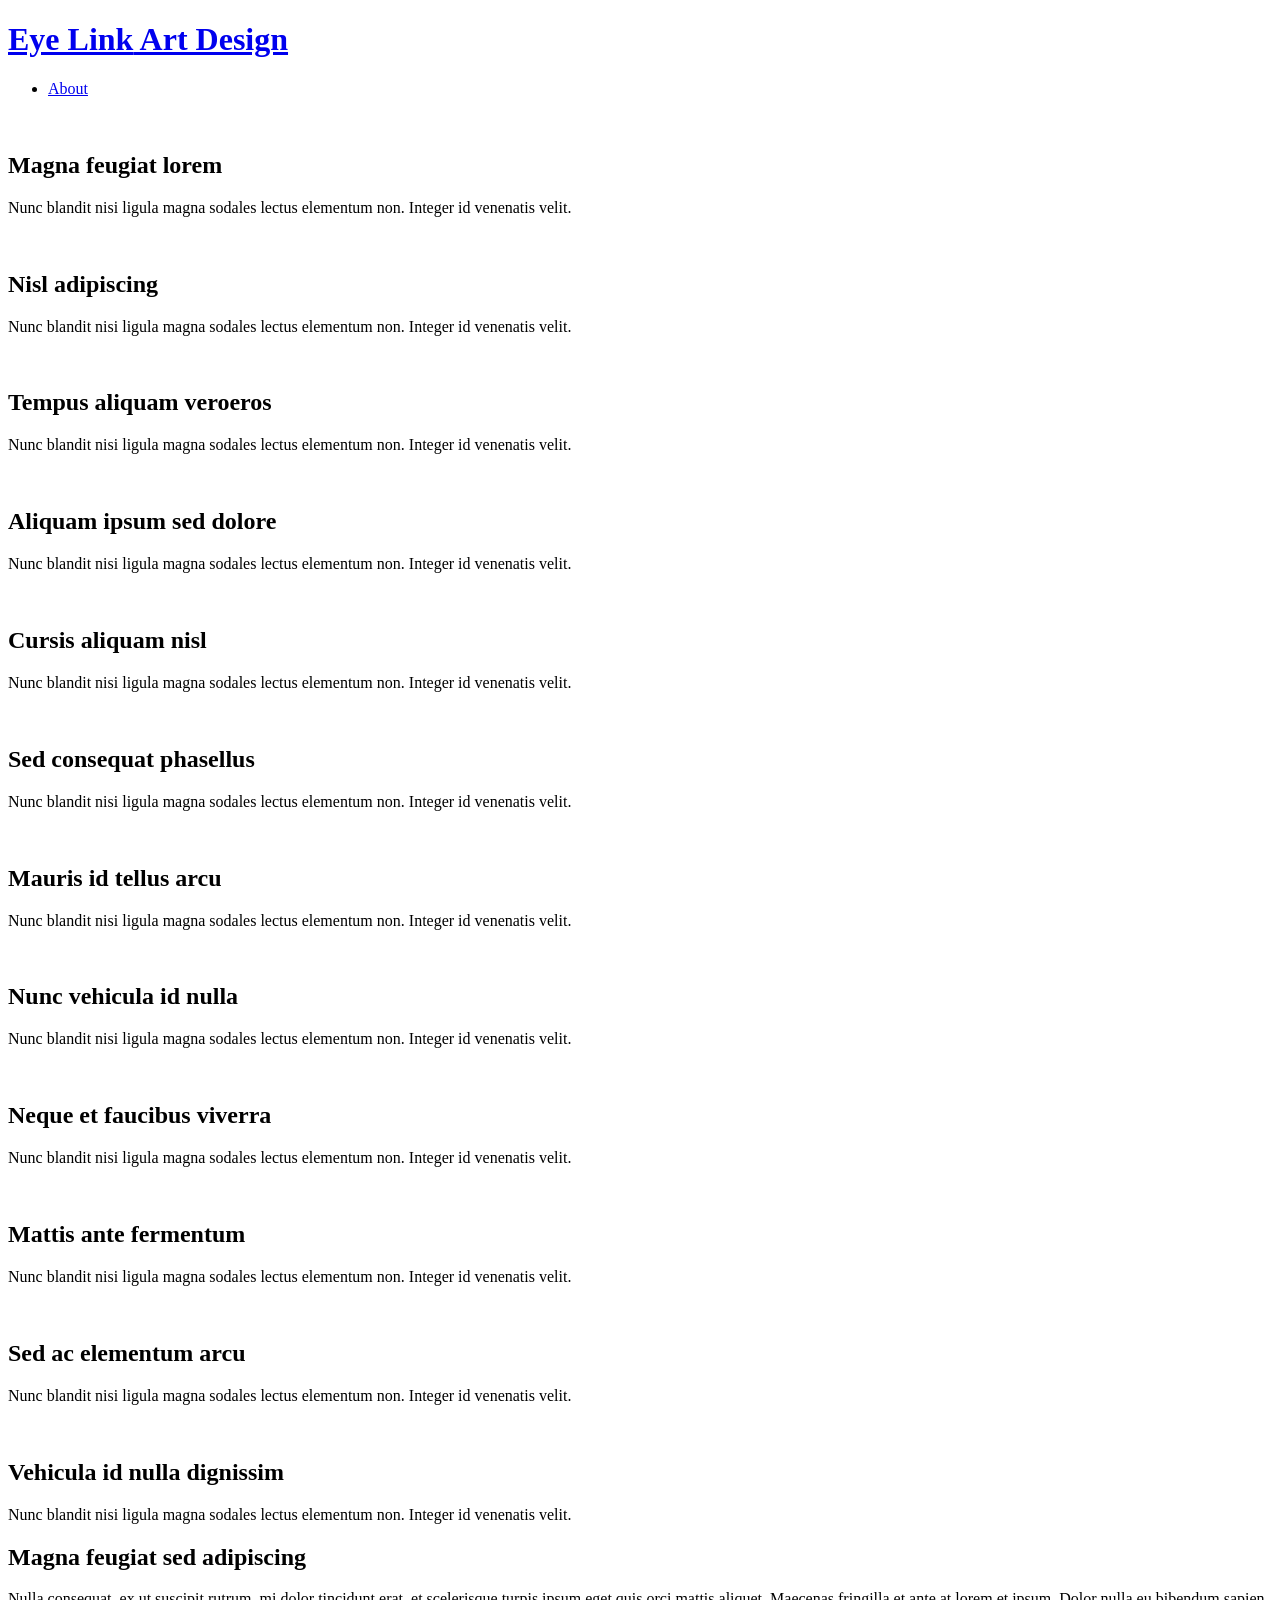
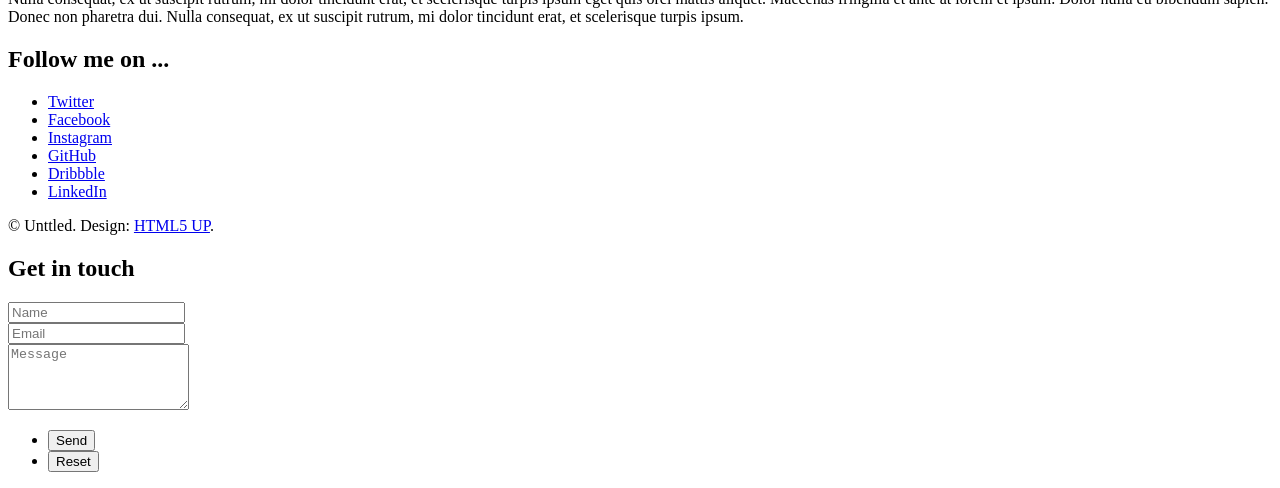
==== branding.html @ 2009f918 "Add files via upload" ====
<!DOCTYPE HTML>
<!--
	Multiverse by HTML5 UP
	html5up.net | @ajlkn
	Free for personal and commercial use under the CCA 3.0 license (html5up.net/license)
-->
<html>
	<head>
		<title>Brand & Graphic | Eye Link Art Design</title>
		<meta charset="utf-8" />
		<meta name="viewport" content="width=device-width, initial-scale=1, user-scalable=no" />
		<link rel="stylesheet" href="multiverse/css/main.css" />
		<noscript><link rel="stylesheet" href="multiverse/css/noscript.css" /></noscript>
	</head>
	<body class="is-preload">

		<!-- Wrapper -->
			<div id="wrapper">

				<!-- Header -->
					<header id="header">
						<h1><a href="index.html"><strong>Eye Link</strong> Art Design</a></h1>
						<nav>
							<ul>
								<li><a href="#footer" class="icon solid fa-info-circle">About</a></li>
							</ul>
						</nav>
					</header>

				<!-- Main -->
					<div id="main">
						<article class="thumb">
							<a href="multiverse/images/fulls/01.jpg" class="image"><img src="multiverse/images/thumbs/01.jpg" alt="" /></a>
							<h2>Magna feugiat lorem</h2>
							<p>Nunc blandit nisi ligula magna sodales lectus elementum non. Integer id venenatis velit.</p>
						</article>
						<article class="thumb">
							<a href="multiverse/images/fulls/02.jpg" class="image"><img src="multiverse/images/thumbs/02.jpg" alt="" /></a>
							<h2>Nisl adipiscing</h2>
							<p>Nunc blandit nisi ligula magna sodales lectus elementum non. Integer id venenatis velit.</p>
						</article>
						<article class="thumb">
							<a href="multiverse/images/fulls/03.jpg" class="image"><img src="multiverse/images/thumbs/03.jpg" alt="" /></a>
							<h2>Tempus aliquam veroeros</h2>
							<p>Nunc blandit nisi ligula magna sodales lectus elementum non. Integer id venenatis velit.</p>
						</article>
						<article class="thumb">
							<a href="multiverse/images/fulls/04.jpg" class="image"><img src="multiverse/images/thumbs/04.jpg" alt="" /></a>
							<h2>Aliquam ipsum sed dolore</h2>
							<p>Nunc blandit nisi ligula magna sodales lectus elementum non. Integer id venenatis velit.</p>
						</article>
						<article class="thumb">
							<a href="multiverse/images/fulls/05.jpg" class="image"><img src="multiverse/images/thumbs/05.jpg" alt="" /></a>
							<h2>Cursis aliquam nisl</h2>
							<p>Nunc blandit nisi ligula magna sodales lectus elementum non. Integer id venenatis velit.</p>
						</article>
						<article class="thumb">
							<a href="multiverse/images/fulls/06.jpg" class="image"><img src="multiverse/images/thumbs/06.jpg" alt="" /></a>
							<h2>Sed consequat phasellus</h2>
							<p>Nunc blandit nisi ligula magna sodales lectus elementum non. Integer id venenatis velit.</p>
						</article>
						<article class="thumb">
							<a href="multiverse/images/fulls/07.jpg" class="image"><img src="multiverse/images/thumbs/07.jpg" alt="" /></a>
							<h2>Mauris id tellus arcu</h2>
							<p>Nunc blandit nisi ligula magna sodales lectus elementum non. Integer id venenatis velit.</p>
						</article>
						<article class="thumb">
							<a href="multiverse/images/fulls/08.jpg" class="image"><img src="multiverse/images/thumbs/08.jpg" alt="" /></a>
							<h2>Nunc vehicula id nulla</h2>
							<p>Nunc blandit nisi ligula magna sodales lectus elementum non. Integer id venenatis velit.</p>
						</article>
						<article class="thumb">
							<a href="multiverse/images/fulls/09.jpg" class="image"><img src="multiverse/images/thumbs/09.jpg" alt="" /></a>
							<h2>Neque et faucibus viverra</h2>
							<p>Nunc blandit nisi ligula magna sodales lectus elementum non. Integer id venenatis velit.</p>
						</article>
						<article class="thumb">
							<a href="multiverse/images/fulls/10.jpg" class="image"><img src="multiverse/images/thumbs/10.jpg" alt="" /></a>
							<h2>Mattis ante fermentum</h2>
							<p>Nunc blandit nisi ligula magna sodales lectus elementum non. Integer id venenatis velit.</p>
						</article>
						<article class="thumb">
							<a href="multiverse/images/fulls/11.jpg" class="image"><img src="multiverse/images/thumbs/11.jpg" alt="" /></a>
							<h2>Sed ac elementum arcu</h2>
							<p>Nunc blandit nisi ligula magna sodales lectus elementum non. Integer id venenatis velit.</p>
						</article>
						<article class="thumb">
							<a href="multiverse/images/fulls/12.jpg" class="image"><img src="multiverse/images/thumbs/12.jpg" alt="" /></a>
							<h2>Vehicula id nulla dignissim</h2>
							<p>Nunc blandit nisi ligula magna sodales lectus elementum non. Integer id venenatis velit.</p>
						</article>
					</div>

				<!-- Footer -->
					<footer id="footer" class="panel">
						<div class="inner split">
							<div>
								<section>
									<h2>Magna feugiat sed adipiscing</h2>
									<p>Nulla consequat, ex ut suscipit rutrum, mi dolor tincidunt erat, et scelerisque turpis ipsum eget quis orci mattis aliquet. Maecenas fringilla et ante at lorem et ipsum. Dolor nulla eu bibendum sapien. Donec non pharetra dui. Nulla consequat, ex ut suscipit rutrum, mi dolor tincidunt erat, et scelerisque turpis ipsum.</p>
								</section>
								<section>
									<h2>Follow me on ...</h2>
									<ul class="icons">
										<li><a href="#" class="icon brands fa-twitter"><span class="label">Twitter</span></a></li>
										<li><a href="#" class="icon brands fa-facebook-f"><span class="label">Facebook</span></a></li>
										<li><a href="#" class="icon brands fa-instagram"><span class="label">Instagram</span></a></li>
										<li><a href="#" class="icon brands fa-github"><span class="label">GitHub</span></a></li>
										<li><a href="#" class="icon brands fa-dribbble"><span class="label">Dribbble</span></a></li>
										<li><a href="#" class="icon brands fa-linkedin-in"><span class="label">LinkedIn</span></a></li>
									</ul>
								</section>
								<p class="copyright">
									&copy; Unttled. Design: <a href="http://html5up.net">HTML5 UP</a>.
								</p>
							</div>
							<div>
								<section>
									<h2>Get in touch</h2>
									<form method="post" action="#">
										<div class="fields">
											<div class="field half">
												<input type="text" name="name" id="name" placeholder="Name" />
											</div>
											<div class="field half">
												<input type="text" name="email" id="email" placeholder="Email" />
											</div>
											<div class="field">
												<textarea name="message" id="message" rows="4" placeholder="Message"></textarea>
											</div>
										</div>
										<ul class="actions">
											<li><input type="submit" value="Send" class="primary" /></li>
											<li><input type="reset" value="Reset" /></li>
										</ul>
									</form>
								</section>
							</div>
						</div>
					</footer>

			</div>

		<!-- Scripts -->
			<script src="multiverse/js/jquery.min.js"></script>
			<script src="multiverse/js/jquery.poptrox.min.js"></script>
			<script src="multiverse/js/browser.min.js"></script>
			<script src="multiverse/js/breakpoints.min.js"></script>
			<script src="multiverse/js/util.js"></script>
			<script src="multiverse/js/main.js"></script>

	</body>
</html>
---- multiverse/css/main.css ----
@import url(fontawesome-all.min.css);
@import url("https://fonts.googleapis.com/css?family=Source+Sans+Pro:300,300italic,400,400italic");

/*
	Multiverse by HTML5 UP
	html5up.net | @ajlkn
	Free for personal and commercial use under the CCA 3.0 license (html5up.net/license)
*/

@-moz-keyframes spinner {
	0% {
		-moz-transform: rotate(0deg);
		-webkit-transform: rotate(0deg);
		-ms-transform: rotate(0deg);
		transform: rotate(0deg);
	}

	100% {
		-moz-transform: rotate(359deg);
		-webkit-transform: rotate(359deg);
		-ms-transform: rotate(359deg);
		transform: rotate(359deg);
	}
}

@-webkit-keyframes spinner {
	0% {
		-moz-transform: rotate(0deg);
		-webkit-transform: rotate(0deg);
		-ms-transform: rotate(0deg);
		transform: rotate(0deg);
	}

	100% {
		-moz-transform: rotate(359deg);
		-webkit-transform: rotate(359deg);
		-ms-transform: rotate(359deg);
		transform: rotate(359deg);
	}
}

@-ms-keyframes spinner {
	0% {
		-moz-transform: rotate(0deg);
		-webkit-transform: rotate(0deg);
		-ms-transform: rotate(0deg);
		transform: rotate(0deg);
	}

	100% {
		-moz-transform: rotate(359deg);
		-webkit-transform: rotate(359deg);
		-ms-transform: rotate(359deg);
		transform: rotate(359deg);
	}
}

@keyframes spinner {
	0% {
		-moz-transform: rotate(0deg);
		-webkit-transform: rotate(0deg);
		-ms-transform: rotate(0deg);
		transform: rotate(0deg);
	}

	100% {
		-moz-transform: rotate(359deg);
		-webkit-transform: rotate(359deg);
		-ms-transform: rotate(359deg);
		transform: rotate(359deg);
	}
}

html, body, div, span, applet, object,
iframe, h1, h2, h3, h4, h5, h6, p, blockquote,
pre, a, abbr, acronym, address, big, cite,
code, del, dfn, em, img, ins, kbd, q, s, samp,
small, strike, strong, sub, sup, tt, var, b,
u, i, center, dl, dt, dd, ol, ul, li, fieldset,
form, label, legend, table, caption, tbody,
tfoot, thead, tr, th, td, article, aside,
canvas, details, embed, figure, figcaption,
footer, header, hgroup, menu, nav, output, ruby,
section, summary, time, mark, audio, video {
	margin: 0;
	padding: 0;
	border: 0;
	font-size: 100%;
	font: inherit;
	vertical-align: baseline;}

article, aside, details, figcaption, figure,
footer, header, hgroup, menu, nav, section {
	display: block;}

body {
	line-height: 1;
}

ol, ul {
	list-style: none;
}

blockquote, q {
	quotes: none;
}

	blockquote:before, blockquote:after, q:before, q:after {
		content: '';
		content: none;
	}

table {
	border-collapse: collapse;
	border-spacing: 0;
}

body {
	-webkit-text-size-adjust: none;
}

mark {
	background-color: transparent;
	color: inherit;
}

input::-moz-focus-inner {
	border: 0;
	padding: 0;
}

input, select, textarea {
	-moz-appearance: none;
	-webkit-appearance: none;
	-ms-appearance: none;
	appearance: none;
}

/* Basic */

	@-ms-viewport {
		width: device-width;
	}

	body {
		-ms-overflow-style: scrollbar;
	}

	@media screen and (max-width: 480px) {

		html, body {
			min-width: 320px;
		}

	}

	html {
		box-sizing: border-box;
	}

	*, *:before, *:after {
		box-sizing: inherit;
	}

	body {
		background: #242629;
	}

		body.is-preload *, body.is-preload *:before, body.is-preload *:after {
			-moz-animation: none !important;
			-webkit-animation: none !important;
			-ms-animation: none !important;
			animation: none !important;
			-moz-transition: none !important;
			-webkit-transition: none !important;
			-ms-transition: none !important;
			transition: none !important;
		}

		body.is-resizing *, body.is-resizing *:before, body.is-resizing *:after {
			-moz-animation: none !important;
			-webkit-animation: none !important;
			-ms-animation: none !important;
			animation: none !important;
			-moz-transition: none !important;
			-webkit-transition: none !important;
			-ms-transition: none !important;
			transition: none !important;
		}

/* Type */

	body, input, select, textarea {
		color: #a0a0a1;
		font-family: "Source Sans Pro", Helvetica, sans-serif;
		font-size: 15pt;
		font-weight: 300;
		letter-spacing: 0.025em;
		line-height: 1.65;
	}

		@media screen and (max-width: 1680px) {

			body, input, select, textarea {
				font-size: 11pt;
			}

		}

	a {
		-moz-transition: color 0.2s ease-in-out, border-bottom-color 0.2s ease-in-out;
		-webkit-transition: color 0.2s ease-in-out, border-bottom-color 0.2s ease-in-out;
		-ms-transition: color 0.2s ease-in-out, border-bottom-color 0.2s ease-in-out;
		transition: color 0.2s ease-in-out, border-bottom-color 0.2s ease-in-out;
		border-bottom: dotted 1px;
		color: #34a58e;
		text-decoration: none;
	}

		a:hover {
			border-bottom-color: transparent;
			color: #34a58e !important;
		}

	strong, b {
		color: #ffffff;
		font-weight: 300;
	}

	em, i {
		font-style: italic;
	}

	p {
		margin: 0 0 2em 0;
	}

	h1, h2, h3, h4, h5, h6 {
		color: #ffffff;
		font-weight: 300;
		letter-spacing: 0.1em;
		line-height: 1.5;
		margin: 0 0 1em 0;
		text-transform: uppercase;
	}

		h1 a, h2 a, h3 a, h4 a, h5 a, h6 a {
			color: inherit;
			text-decoration: none;
		}

	h1 {
		font-size: 2em;
	}

	h2 {
		font-size: 1.25em;
	}

	h3 {
		font-size: 1.1em;
	}

	h4 {
		font-size: 1em;
	}

	h5 {
		font-size: 0.9em;
	}

	h6 {
		font-size: 0.7em;
	}

	@media screen and (max-width: 736px) {

		h2 {
			font-size: 1em;
		}

		h3 {
			font-size: 0.9em;
		}

		h4 {
			font-size: 0.8em;
		}

		h5 {
			font-size: 0.7em;
		}

		h6 {
			font-size: 0.7em;
		}

	}

	sub {
		font-size: 0.8em;
		position: relative;
		top: 0.5em;
	}

	sup {
		font-size: 0.8em;
		position: relative;
		top: -0.5em;
	}

	blockquote {
		border-left: 4px #36383c;
		font-style: italic;
		margin: 0 0 2em 0;
		padding: 0.5em 0 0.5em 2em;
	}

	code {
		background: #34363b;
		border: solid 1px #36383c;
		font-family: "Courier New", monospace;
		font-size: 0.9em;
		margin: 0 0.25em;
		padding: 0.25em 0.65em;
	}

	pre {
		-webkit-overflow-scrolling: touch;
		font-family: "Courier New", monospace;
		font-size: 0.9em;
		margin: 0 0 2em 0;
	}

		pre code {
			display: block;
			line-height: 1.75;
			padding: 1em 1.5em;
			overflow-x: auto;
		}

	hr {
		border: 0;
		border-bottom: solid 1px #36383c;
		margin: 2em 0;
	}

		hr.major {
			margin: 3em 0;
		}

	.align-left {
		text-align: left;
	}

	.align-center {
		text-align: center;
	}

	.align-right {
		text-align: right;
	}

/* Button */

	input[type="submit"],
	input[type="reset"],
	input[type="button"],
	button,
	.button {
		-moz-appearance: none;
		-webkit-appearance: none;
		-ms-appearance: none;
		appearance: none;
		-moz-transition: background-color 0.2s ease-in-out, box-shadow 0.2s ease-in-out, color 0.2s ease-in-out;
		-webkit-transition: background-color 0.2s ease-in-out, box-shadow 0.2s ease-in-out, color 0.2s ease-in-out;
		-ms-transition: background-color 0.2s ease-in-out, box-shadow 0.2s ease-in-out, color 0.2s ease-in-out;
		transition: background-color 0.2s ease-in-out, box-shadow 0.2s ease-in-out, color 0.2s ease-in-out;
		background-color: transparent;
		border: 0;
		border-radius: 0;
		box-shadow: inset 0 0 0 2px #36383c;
		color: #ffffff !important;
		cursor: pointer;
		display: inline-block;
		font-size: 0.9em;
		font-weight: 300;
		height: 3.05556em;
		letter-spacing: 0.1em;
		line-height: 3.05556em;
		padding: 0 2.5em;
		text-align: center;
		text-decoration: none;
		text-transform: uppercase;
		white-space: nowrap;
	}

		input[type="submit"]:hover,
		input[type="reset"]:hover,
		input[type="button"]:hover,
		button:hover,
		.button:hover {
			box-shadow: inset 0 0 0 2px #34a58e;
			color: #34a58e !important;
		}

			input[type="submit"]:hover:active,
			input[type="reset"]:hover:active,
			input[type="button"]:hover:active,
			button:hover:active,
			.button:hover:active {
				background-color: rgba(52, 165, 142, 0.15);
				color: #34a58e !important;
			}

		input[type="submit"].icon,
		input[type="reset"].icon,
		input[type="button"].icon,
		button.icon,
		.button.icon {
			padding-left: 1.35em;
		}

			input[type="submit"].icon:before,
			input[type="reset"].icon:before,
			input[type="button"].icon:before,
			button.icon:before,
			.button.icon:before {
				margin-right: 0.5em;
			}

		input[type="submit"].fit,
		input[type="reset"].fit,
		input[type="button"].fit,
		button.fit,
		.button.fit {
			width: 100%;
		}

		input[type="submit"].small,
		input[type="reset"].small,
		input[type="button"].small,
		button.small,
		.button.small {
			font-size: 0.8em;
		}

		input[type="submit"].large,
		input[type="reset"].large,
		input[type="button"].large,
		button.large,
		.button.large {
			font-size: 1.35em;
		}

		input[type="submit"].primary,
		input[type="reset"].primary,
		input[type="button"].primary,
		button.primary,
		.button.primary {
			background-color: #34a58e;
			box-shadow: none;
		}

			input[type="submit"].primary:hover,
			input[type="reset"].primary:hover,
			input[type="button"].primary:hover,
			button.primary:hover,
			.button.primary:hover {
				background-color: #47c5ab;
				color: #ffffff !important;
			}

				input[type="submit"].primary:hover:active,
				input[type="reset"].primary:hover:active,
				input[type="button"].primary:hover:active,
				button.primary:hover:active,
				.button.primary:hover:active {
					background-color: #287e6d;
				}

		input[type="submit"].disabled, input[type="submit"]:disabled,
		input[type="reset"].disabled,
		input[type="reset"]:disabled,
		input[type="button"].disabled,
		input[type="button"]:disabled,
		button.disabled,
		button:disabled,
		.button.disabled,
		.button:disabled {
			pointer-events: none;
			opacity: 0.35;
		}

/* Form */

	form {
		margin: 0 0 2em 0;
	}

		form > :last-child {
			margin-bottom: 0;
		}

		form > .fields {
			display: -moz-flex;
			display: -webkit-flex;
			display: -ms-flex;
			display: flex;
			-moz-flex-wrap: wrap;
			-webkit-flex-wrap: wrap;
			-ms-flex-wrap: wrap;
			flex-wrap: wrap;
			width: calc(100% + 3em);
			margin: -1.5em 0 2em -1.5em;
		}

			form > .fields > .field {
				-moz-flex-grow: 0;
				-webkit-flex-grow: 0;
				-ms-flex-grow: 0;
				flex-grow: 0;
				-moz-flex-shrink: 0;
				-webkit-flex-shrink: 0;
				-ms-flex-shrink: 0;
				flex-shrink: 0;
				padding: 1.5em 0 0 1.5em;
				width: calc(100% - 1.5em);
			}

				form > .fields > .field.half {
					width: calc(50% - 0.75em);
				}

				form > .fields > .field.third {
					width: calc(100%/3 - 0.5em);
				}

				form > .fields > .field.quarter {
					width: calc(25% - 0.375em);
				}

		@media screen and (max-width: 736px) {

			form > .fields {
				width: calc(100% + 3em);
				margin: -1.5em 0 2em -1.5em;
			}

				form > .fields > .field {
					padding: 1.5em 0 0 1.5em;
					width: calc(100% - 1.5em);
				}

					form > .fields > .field.half {
						width: calc(100% - 1.5em);
					}

					form > .fields > .field.third {
						width: calc(100% - 1.5em);
					}

					form > .fields > .field.quarter {
						width: calc(100% - 1.5em);
					}

		}

	label {
		color: #ffffff;
		display: block;
		font-size: 0.9em;
		font-weight: 300;
		margin: 0 0 1em 0;
	}

	input[type="text"],
	input[type="password"],
	input[type="email"],
	input[type="tel"],
	input[type="search"],
	input[type="url"],
	select,
	textarea {
		-moz-appearance: none;
		-webkit-appearance: none;
		-ms-appearance: none;
		appearance: none;
		background: #34363b;
		border: 0;
		border-radius: 0;
		color: #a0a0a1;
		display: block;
		outline: 0;
		padding: 0 1em;
		text-decoration: none;
		width: 100%;
	}

		input[type="text"]:invalid,
		input[type="password"]:invalid,
		input[type="email"]:invalid,
		input[type="tel"]:invalid,
		input[type="search"]:invalid,
		input[type="url"]:invalid,
		select:invalid,
		textarea:invalid {
			box-shadow: none;
		}

		input[type="text"]:focus,
		input[type="password"]:focus,
		input[type="email"]:focus,
		input[type="tel"]:focus,
		input[type="search"]:focus,
		input[type="url"]:focus,
		select:focus,
		textarea:focus {
			box-shadow: inset 0 0 0 2px #34a58e;
		}

	select {
		background-image: url("data:image/svg+xml;charset=utf8,%3Csvg xmlns='http://www.w3.org/2000/svg' width='40' height='40' preserveAspectRatio='none' viewBox='0 0 40 40'%3E%3Cpath d='M9.4,12.3l10.4,10.4l10.4-10.4c0.2-0.2,0.5-0.4,0.9-0.4c0.3,0,0.6,0.1,0.9,0.4l3.3,3.3c0.2,0.2,0.4,0.5,0.4,0.9 c0,0.4-0.1,0.6-0.4,0.9L20.7,31.9c-0.2,0.2-0.5,0.4-0.9,0.4c-0.3,0-0.6-0.1-0.9-0.4L4.3,17.3c-0.2-0.2-0.4-0.5-0.4-0.9 c0-0.4,0.1-0.6,0.4-0.9l3.3-3.3c0.2-0.2,0.5-0.4,0.9-0.4S9.1,12.1,9.4,12.3z' fill='%2336383c' /%3E%3C/svg%3E");
		background-size: 1.25rem;
		background-repeat: no-repeat;
		background-position: calc(100% - 1rem) center;
		height: 2.75em;
		padding-right: 2.75em;
		text-overflow: ellipsis;
	}

		select option {
			color: #ffffff;
			background: #242629;
		}

		select:focus::-ms-value {
			background-color: transparent;
		}

		select::-ms-expand {
			display: none;
		}

	input[type="text"],
	input[type="password"],
	input[type="email"],
	input[type="tel"],
	input[type="search"],
	input[type="url"],
	select {
		height: 2.75em;
	}

	textarea {
		padding: 0.75em 1em;
	}

	input[type="checkbox"],
	input[type="radio"] {
		-moz-appearance: none;
		-webkit-appearance: none;
		-ms-appearance: none;
		appearance: none;
		display: block;
		float: left;
		margin-right: -2em;
		opacity: 0;
		width: 1em;
		z-index: -1;
	}

		input[type="checkbox"] + label,
		input[type="radio"] + label {
			text-decoration: none;
			color: #a0a0a1;
			cursor: pointer;
			display: inline-block;
			font-size: 1em;
			font-weight: 300;
			padding-left: 2.4em;
			padding-right: 0.75em;
			position: relative;
		}

			input[type="checkbox"] + label:before,
			input[type="radio"] + label:before {
				-moz-osx-font-smoothing: grayscale;
				-webkit-font-smoothing: antialiased;
				display: inline-block;
				font-style: normal;
				font-variant: normal;
				text-rendering: auto;
				line-height: 1;
				text-transform: none !important;
				font-family: 'Font Awesome 5 Free';
				font-weight: 900;
			}

			input[type="checkbox"] + label:before,
			input[type="radio"] + label:before {
				background: #34363b;
				content: '';
				display: inline-block;
				font-size: 0.8em;
				height: 2.0625em;
				left: 0;
				line-height: 2.0625em;
				position: absolute;
				text-align: center;
				top: 0;
				width: 2.0625em;
			}

		input[type="checkbox"]:checked + label:before,
		input[type="radio"]:checked + label:before {
			background: #34a58e;
			border-color: #34a58e;
			color: #ffffff;
			content: '\f00c';
		}

		input[type="checkbox"]:focus + label:before,
		input[type="radio"]:focus + label:before {
			box-shadow: 0 0 0 2px #34a58e;
		}

	input[type="radio"] + label:before {
		border-radius: 100%;
	}

	::-webkit-input-placeholder {
		color: #707071 !important;
		opacity: 1.0;
	}

	:-moz-placeholder {
		color: #707071 !important;
		opacity: 1.0;
	}

	::-moz-placeholder {
		color: #707071 !important;
		opacity: 1.0;
	}

	:-ms-input-placeholder {
		color: #707071 !important;
		opacity: 1.0;
	}

/* Icon */

	.icon {
		text-decoration: none;
		border-bottom: none;
		position: relative;
	}

		.icon:before {
			-moz-osx-font-smoothing: grayscale;
			-webkit-font-smoothing: antialiased;
			display: inline-block;
			font-style: normal;
			font-variant: normal;
			text-rendering: auto;
			line-height: 1;
			text-transform: none !important;
			font-family: 'Font Awesome 5 Free';
			font-weight: 400;
		}

		.icon > .label {
			display: none;
		}

		.icon:before {
			line-height: inherit;
		}

		.icon.solid:before {
			font-weight: 900;
		}

		.icon.brands:before {
			font-family: 'Font Awesome 5 Brands';
		}

/* List */

	ol {
		list-style: decimal;
		margin: 0 0 2em 0;
		padding-left: 1.25em;
	}

		ol li {
			padding-left: 0.25em;
		}

	ul {
		list-style: disc;
		margin: 0 0 2em 0;
		padding-left: 1em;
	}

		ul li {
			padding-left: 0.5em;
		}

		ul.alt {
			list-style: none;
			padding-left: 0;
		}

			ul.alt li {
				border-top: solid 1px #36383c;
				padding: 0.5em 0;
			}

				ul.alt li:first-child {
					border-top: 0;
					padding-top: 0;
				}

	dl {
		margin: 0 0 2em 0;
	}

		dl dt {
			display: block;
			font-weight: 300;
			margin: 0 0 1em 0;
		}

		dl dd {
			margin-left: 2em;
		}

/* Actions */

	ul.actions {
		display: -moz-flex;
		display: -webkit-flex;
		display: -ms-flex;
		display: flex;
		cursor: default;
		list-style: none;
		margin-left: -1em;
		padding-left: 0;
	}

		ul.actions li {
			padding: 0 0 0 1em;
			vertical-align: middle;
		}

		ul.actions.special {
			-moz-justify-content: center;
			-webkit-justify-content: center;
			-ms-justify-content: center;
			justify-content: center;
			width: 100%;
			margin-left: 0;
		}

			ul.actions.special li:first-child {
				padding-left: 0;
			}

		ul.actions.stacked {
			-moz-flex-direction: column;
			-webkit-flex-direction: column;
			-ms-flex-direction: column;
			flex-direction: column;
			margin-left: 0;
		}

			ul.actions.stacked li {
				padding: 1.3em 0 0 0;
			}

				ul.actions.stacked li:first-child {
					padding-top: 0;
				}

		ul.actions.fit {
			width: calc(100% + 1em);
		}

			ul.actions.fit li {
				-moz-flex-grow: 1;
				-webkit-flex-grow: 1;
				-ms-flex-grow: 1;
				flex-grow: 1;
				-moz-flex-shrink: 1;
				-webkit-flex-shrink: 1;
				-ms-flex-shrink: 1;
				flex-shrink: 1;
				width: 100%;
			}

				ul.actions.fit li > * {
					width: 100%;
				}

			ul.actions.fit.stacked {
				width: 100%;
			}

		@media screen and (max-width: 480px) {

			ul.actions:not(.fixed) {
				-moz-flex-direction: column;
				-webkit-flex-direction: column;
				-ms-flex-direction: column;
				flex-direction: column;
				margin-left: 0;
				width: 100% !important;
			}

				ul.actions:not(.fixed) li {
					-moz-flex-grow: 1;
					-webkit-flex-grow: 1;
					-ms-flex-grow: 1;
					flex-grow: 1;
					-moz-flex-shrink: 1;
					-webkit-flex-shrink: 1;
					-ms-flex-shrink: 1;
					flex-shrink: 1;
					padding: 1em 0 0 0;
					text-align: center;
					width: 100%;
				}

					ul.actions:not(.fixed) li > * {
						width: 100%;
					}

					ul.actions:not(.fixed) li:first-child {
						padding-top: 0;
					}

					ul.actions:not(.fixed) li input[type="submit"],
					ul.actions:not(.fixed) li input[type="reset"],
					ul.actions:not(.fixed) li input[type="button"],
					ul.actions:not(.fixed) li button,
					ul.actions:not(.fixed) li .button {
						width: 100%;
					}

						ul.actions:not(.fixed) li input[type="submit"].icon:before,
						ul.actions:not(.fixed) li input[type="reset"].icon:before,
						ul.actions:not(.fixed) li input[type="button"].icon:before,
						ul.actions:not(.fixed) li button.icon:before,
						ul.actions:not(.fixed) li .button.icon:before {
							margin-left: -0.5rem;
						}

		}

/* Icons */

	ul.icons {
		cursor: default;
		list-style: none;
		padding-left: 0;
	}

		ul.icons li {
			display: inline-block;
			padding: 0 1em 0 0;
		}

			ul.icons li:last-child {
				padding-right: 0;
			}

			ul.icons li .icon {
				color: #505051;
			}

				ul.icons li .icon:before {
					font-size: 1.5em;
				}

/* Table */

	.table-wrapper {
		-webkit-overflow-scrolling: touch;
		overflow-x: auto;
	}

	table {
		margin: 0 0 2em 0;
		width: 100%;
	}

		table tbody tr {
			border: solid 1px #36383c;
			border-left: 0;
			border-right: 0;
		}

			table tbody tr:nth-child(2n + 1) {
				background-color: #34363b;
			}

		table td {
			padding: 0.75em 0.75em;
		}

		table th {
			color: #ffffff;
			font-size: 0.9em;
			font-weight: 300;
			padding: 0 0.75em 0.75em 0.75em;
			text-align: left;
		}

		table thead {
			border-bottom: solid 2px #36383c;
		}

		table tfoot {
			border-top: solid 2px #36383c;
		}

		table.alt {
			border-collapse: separate;
		}

			table.alt tbody tr td {
				border: solid 1px #36383c;
				border-left-width: 0;
				border-top-width: 0;
			}

				table.alt tbody tr td:first-child {
					border-left-width: 1px;
				}

			table.alt tbody tr:first-child td {
				border-top-width: 1px;
			}

			table.alt thead {
				border-bottom: 0;
			}

			table.alt tfoot {
				border-top: 0;
			}

/* Panel */

	.panel {
		padding: 4em 4em 2em 4em ;
		-moz-transform: translateY(100vh);
		-webkit-transform: translateY(100vh);
		-ms-transform: translateY(100vh);
		transform: translateY(100vh);
		-moz-transition: -moz-transform 0.5s ease;
		-webkit-transition: -webkit-transform 0.5s ease;
		-ms-transition: -ms-transform 0.5s ease;
		transition: transform 0.5s ease;
		-webkit-overflow-scrolling: touch;
		background: rgba(36, 38, 41, 0.975);
		bottom: 4em;
		left: 0;
		max-height: calc(80vh - 4em);
		overflow-y: auto;
		position: fixed;
		width: 100%;
		z-index: 10001;
	}

		.panel.active {
			-moz-transform: translateY(1px);
			-webkit-transform: translateY(1px);
			-ms-transform: translateY(1px);
			transform: translateY(1px);
		}

		.panel > .inner {
			margin: 0 auto;
			max-width: 100%;
			width: 75em;
		}

			.panel > .inner.split {
				display: -moz-flex;
				display: -webkit-flex;
				display: -ms-flex;
				display: flex;
			}

				.panel > .inner.split > div {
					margin-left: 4em;
					width: 50%;
				}

				.panel > .inner.split > :first-child {
					margin-left: 0;
				}

		.panel > .closer {
			-moz-transition: opacity 0.2s ease-in-out;
			-webkit-transition: opacity 0.2s ease-in-out;
			-ms-transition: opacity 0.2s ease-in-out;
			transition: opacity 0.2s ease-in-out;
			background-image: url("images/close.svg");
			background-position: center;
			background-repeat: no-repeat;
			background-size: 3em;
			cursor: pointer;
			height: 5em;
			opacity: 0.25;
			position: absolute;
			right: 0;
			top: 0;
			width: 5em;
			z-index: 2;
		}

			.panel > .closer:hover {
				opacity: 1.0;
			}

		@media screen and (max-width: 1280px) {

			.panel {
				padding: 3em 3em 1em 3em ;
			}

				.panel > .inner.split > div {
					margin-left: 3em;
				}

				.panel > .closer {
					background-size: 2.5em;
					background-position: 75% 25%;
				}

		}

		@media screen and (max-width: 980px) {

			.panel > .inner.split {
				-moz-flex-direction: column;
				-webkit-flex-direction: column;
				-ms-flex-direction: column;
				flex-direction: column;
			}

				.panel > .inner.split > div {
					margin-left: 0;
					width: 100%;
				}

		}

		@media screen and (max-width: 736px) {

			.panel {
				-moz-transform: translateY(-100vh);
				-webkit-transform: translateY(-100vh);
				-ms-transform: translateY(-100vh);
				transform: translateY(-100vh);
				padding: 4em 2em 2em 2em ;
				bottom: auto;
				top: calc(4em - 1px);
			}

				.panel.active {
					-moz-transform: translateY(0);
					-webkit-transform: translateY(0);
					-ms-transform: translateY(0);
					transform: translateY(0);
				}

		}

/* Poptrox Popup */

	.poptrox-overlay {
		-webkit-tap-highlight-color: rgba(255, 255, 255, 0);
	}

	.poptrox-popup {
		background: rgba(31, 34, 36, 0.925);
		box-shadow: 0 1em 3em 0.5em rgba(0, 0, 0, 0.25);
		cursor: default;
	}

		.poptrox-popup:before {
			-moz-transition: opacity 0.2s ease-in-out;
			-webkit-transition: opacity 0.2s ease-in-out;
			-ms-transition: opacity 0.2s ease-in-out;
			transition: opacity 0.2s ease-in-out;
			background-image: -moz-linear-gradient(to left, rgba(31,34,36,0.35), rgba(31,34,36,0) 10em, rgba(31,34,36,0)), -moz-linear-gradient(to right, rgba(31,34,36,0.35), rgba(31,34,36,0) 10em, rgba(31,34,36,0));
			background-image: -webkit-linear-gradient(to left, rgba(31,34,36,0.35), rgba(31,34,36,0) 10em, rgba(31,34,36,0)), -webkit-linear-gradient(to right, rgba(31,34,36,0.35), rgba(31,34,36,0) 10em, rgba(31,34,36,0));
			background-image: -ms-linear-gradient(to left, rgba(31,34,36,0.35), rgba(31,34,36,0) 10em, rgba(31,34,36,0)), -ms-linear-gradient(to right, rgba(31,34,36,0.35), rgba(31,34,36,0) 10em, rgba(31,34,36,0));
			background-image: linear-gradient(to left, rgba(31,34,36,0.35), rgba(31,34,36,0) 10em, rgba(31,34,36,0)), linear-gradient(to right, rgba(31,34,36,0.35), rgba(31,34,36,0) 10em, rgba(31,34,36,0));
			content: '';
			display: block;
			height: 100%;
			left: 0;
			position: absolute;
			top: 0;
			width: 100%;
			z-index: 1;
			opacity: 1;
		}

		.poptrox-popup .closer {
			-moz-transition: opacity 0.2s ease-in-out;
			-webkit-transition: opacity 0.2s ease-in-out;
			-ms-transition: opacity 0.2s ease-in-out;
			transition: opacity 0.2s ease-in-out;
			background-image: url("images/close.svg");
			background-position: center;
			background-repeat: no-repeat;
			background-size: 3em;
			height: 5em;
			opacity: 0;
			position: absolute;
			right: 0;
			top: 0;
			width: 5em;
			z-index: 2;
		}

		.poptrox-popup .nav-previous,
		.poptrox-popup .nav-next {
			-moz-transition: opacity 0.2s ease-in-out;
			-webkit-transition: opacity 0.2s ease-in-out;
			-ms-transition: opacity 0.2s ease-in-out;
			transition: opacity 0.2s ease-in-out;
			background-image: url("images/arrow.svg");
			background-position: center;
			background-repeat: no-repeat;
			background-size: 5em;
			cursor: pointer;
			height: 8em;
			margin-top: -4em;
			opacity: 0;
			position: absolute;
			top: 50%;
			width: 6em;
			z-index: 2;
		}

		.poptrox-popup .nav-previous {
			-moz-transform: scaleX(-1);
			-webkit-transform: scaleX(-1);
			-ms-transform: scaleX(-1);
			transform: scaleX(-1);
			left: 0;
		}

		.poptrox-popup .nav-next {
			right: 0;
		}

		.poptrox-popup .caption {
			padding: 2em 2em 0.1em 2em ;
			background-image: -moz-linear-gradient(to top, rgba(16,16,16,0.45) 25%, rgba(16,16,16,0) 100%);
			background-image: -webkit-linear-gradient(to top, rgba(16,16,16,0.45) 25%, rgba(16,16,16,0) 100%);
			background-image: -ms-linear-gradient(to top, rgba(16,16,16,0.45) 25%, rgba(16,16,16,0) 100%);
			background-image: linear-gradient(to top, rgba(16,16,16,0.45) 25%, rgba(16,16,16,0) 100%);
			bottom: 0;
			cursor: default;
			left: 0;
			position: absolute;
			text-align: left;
			width: 100%;
			z-index: 2;
		}

			.poptrox-popup .caption h2, .poptrox-popup .caption h3, .poptrox-popup .caption h4, .poptrox-popup .caption h5, .poptrox-popup .caption h6 {
				margin: 0 0 0.5em 0;
			}

			.poptrox-popup .caption p {
				color: #ffffff;
			}

		.poptrox-popup .loader {
			-moz-animation: spinner 1s infinite linear !important;
			-webkit-animation: spinner 1s infinite linear !important;
			-ms-animation: spinner 1s infinite linear !important;
			animation: spinner 1s infinite linear !important;
			background-image: url("images/spinner.svg");
			background-position: center;
			background-repeat: no-repeat;
			background-size: contain;
			display: block;
			font-size: 2em;
			height: 2em;
			left: 50%;
			line-height: 2em;
			margin: -1em 0 0 -1em;
			opacity: 0.25;
			position: absolute;
			text-align: center;
			top: 50%;
			width: 2em;
		}

		.poptrox-popup:hover .closer,
		.poptrox-popup:hover .nav-previous,
		.poptrox-popup:hover .nav-next {
			opacity: 0.5;
		}

			.poptrox-popup:hover .closer:hover,
			.poptrox-popup:hover .nav-previous:hover,
			.poptrox-popup:hover .nav-next:hover {
				opacity: 1.0;
			}

		.poptrox-popup.loading:before {
			opacity: 0;
		}

		body.touch .poptrox-popup .closer,
		body.touch .poptrox-popup .nav-previous,
		body.touch .poptrox-popup .nav-next {
			opacity: 1.0 !important;
		}

		@media screen and (max-width: 980px) {

			.poptrox-popup .closer {
				background-size: 3em;
			}

			.poptrox-popup .nav-previous,
			.poptrox-popup .nav-next {
				background-size: 4em;
			}

		}

		@media screen and (max-width: 736px) {

			.poptrox-popup:before {
				display: none;
			}

			.poptrox-popup .caption {
				display: none !important;
			}

			.poptrox-popup .closer,
			.poptrox-popup .nav-previous,
			.poptrox-popup .nav-next {
				display: none !important;
			}

		}

/* Wrapper */

	#wrapper {
		-moz-transition: -moz-filter 0.5s ease, -webkit-filter 0.5s ease, -ms-filter 0.5s ease, -moz-filter 0.5s ease;
		-webkit-transition: -moz-filter 0.5s ease, -webkit-filter 0.5s ease, -ms-filter 0.5s ease, -webkit-filter 0.5s ease;
		-ms-transition: -moz-filter 0.5s ease, -webkit-filter 0.5s ease, -ms-filter 0.5s ease, -ms-filter 0.5s ease;
		transition: -moz-filter 0.5s ease, -webkit-filter 0.5s ease, -ms-filter 0.5s ease, filter 0.5s ease;
		position: relative;
	}

		#wrapper:after {
			pointer-events: none;
			-moz-transition: opacity 0.5s ease, visibility 0.5s;
			-webkit-transition: opacity 0.5s ease, visibility 0.5s;
			-ms-transition: opacity 0.5s ease, visibility 0.5s;
			transition: opacity 0.5s ease, visibility 0.5s;
			background: rgba(36, 38, 41, 0.5);
			content: '';
			display: block;
			height: 100%;
			left: 0;
			opacity: 0;
			position: absolute;
			top: 0;
			visibility: hidden;
			width: 100%;
			z-index: 1;
		}

			body.ie #wrapper:after {
				background: rgba(36, 38, 41, 0.8);
			}

		body.modal-active #wrapper {
			-moz-filter: blur(8px);
			-webkit-filter: blur(8px);
			-ms-filter: blur(8px);
			filter: blur(8px);
		}

			body.modal-active #wrapper:after {
				pointer-events: auto;
				opacity: 1;
				visibility: visible;
				z-index: 10003;
			}

		#wrapper:before {
			-moz-animation: spinner 1s infinite linear !important;
			-webkit-animation: spinner 1s infinite linear !important;
			-ms-animation: spinner 1s infinite linear !important;
			animation: spinner 1s infinite linear !important;
			pointer-events: none;
			-moz-transition: top 0.75s ease-in-out, opacity 0.35s ease-out, visibility 0.35s;
			-webkit-transition: top 0.75s ease-in-out, opacity 0.35s ease-out, visibility 0.35s;
			-ms-transition: top 0.75s ease-in-out, opacity 0.35s ease-out, visibility 0.35s;
			transition: top 0.75s ease-in-out, opacity 0.35s ease-out, visibility 0.35s;
			background-image: url("images/spinner.svg");
			background-position: center;
			background-repeat: no-repeat;
			background-size: contain;
			content: '';
			display: block;
			font-size: 2em;
			height: 2em;
			left: 50%;
			line-height: 2em;
			margin: -1em 0 0 -1em;
			opacity: 0;
			position: fixed;
			text-align: center;
			top: 75%;
			visibility: hidden;
			width: 2em;
		}

		body.is-preload #wrapper:before {
			-moz-transition: opacity 1s ease-out !important;
			-webkit-transition: opacity 1s ease-out !important;
			-ms-transition: opacity 1s ease-out !important;
			transition: opacity 1s ease-out !important;
			-moz-transition-delay: 0.5s !important;
			-webkit-transition-delay: 0.5s !important;
			-ms-transition-delay: 0.5s !important;
			transition-delay: 0.5s !important;
			opacity: 0.25;
			top: 50%;
			visibility: visible;
		}

/* Header */

	body {
		padding: 0 0 4em 0;
	}

	#header {
		-moz-transform: translateY(0);
		-webkit-transform: translateY(0);
		-ms-transform: translateY(0);
		transform: translateY(0);
		-moz-transition: -moz-transform 1s ease;
		-webkit-transition: -webkit-transform 1s ease;
		-ms-transition: -ms-transform 1s ease;
		transition: transform 1s ease;
		-moz-user-select: none;
		-ms-user-select: none;
		-webkit-user-select: none;
		background: #1f2224;
		bottom: -1em;
		height: 5em;
		left: 0;
		line-height: 4em;
		padding: 0 1.5em;
		position: fixed;
		user-select: none;
		width: 100%;
		z-index: 10002;
	}

		body.is-preload #header {
			-moz-transform: translateY(4em);
			-webkit-transform: translateY(4em);
			-ms-transform: translateY(4em);
			transform: translateY(4em);
		}

		#header h1 {
			color: #a0a0a1;
			display: inline-block;
			font-size: 1em;
			line-height: 1;
			margin: 0;
			vertical-align: middle;
		}

			#header h1 a {
				border: 0;
				color: inherit;
			}

				#header h1 a:hover {
					color: inherit !important;
				}

		#header nav {
			position: absolute;
			right: 0;
			top: 0;
		}

			#header nav > ul {
				list-style: none;
				margin: 0;
				padding: 0;
			}

				#header nav > ul > li {
					display: inline-block;
					padding: 0;
				}

					#header nav > ul > li a {
						-moz-transition: background-color 0.5s ease;
						-webkit-transition: background-color 0.5s ease;
						-ms-transition: background-color 0.5s ease;
						transition: background-color 0.5s ease;
						border: 0;
						color: #ffffff;
						display: inline-block;
						letter-spacing: 0.1em;
						padding: 0 1.65em;
						text-transform: uppercase;
					}

						#header nav > ul > li a.icon:before {
							color: #505051;
							float: right;
							margin-left: 0.75em;
						}

						#header nav > ul > li a:hover {
							color: #ffffff !important;
						}

						#header nav > ul > li a.active {
							background-color: #242629;
						}

	@media screen and (max-width: 736px) {

		body {
			padding: 4em 0 0 0;
		}

		#header {
			-moz-transform: translateY(0);
			-webkit-transform: translateY(0);
			-ms-transform: translateY(0);
			transform: translateY(0);
			bottom: auto;
			height: 4em;
			padding: 0 1em;
			top: 0;
		}

			body.is-preload #header {
				-moz-transform: translateY(-3.4em);
				-webkit-transform: translateY(-3.4em);
				-ms-transform: translateY(-3.4em);
				transform: translateY(-3.4em);
			}

			#header h1 {
				font-size: 0.9em;
			}

			#header nav > ul > li a {
				font-size: 0.9em;
				padding: 0 1.15em;
			}

	}

/* Main */

	#main {
		-moz-transition: -moz-filter 0.5s ease, -webkit-filter 0.5s ease, -ms-filter 0.5s ease, -moz-filter 0.5s ease;
		-webkit-transition: -moz-filter 0.5s ease, -webkit-filter 0.5s ease, -ms-filter 0.5s ease, -webkit-filter 0.5s ease;
		-ms-transition: -moz-filter 0.5s ease, -webkit-filter 0.5s ease, -ms-filter 0.5s ease, -ms-filter 0.5s ease;
		transition: -moz-filter 0.5s ease, -webkit-filter 0.5s ease, -ms-filter 0.5s ease, filter 0.5s ease;
		display: -moz-flex;
		display: -webkit-flex;
		display: -ms-flex;
		display: flex;
		-moz-flex-wrap: wrap;
		-webkit-flex-wrap: wrap;
		-ms-flex-wrap: wrap;
		flex-wrap: wrap;
		-webkit-tap-highlight-color: rgba(255, 255, 255, 0);
	}

		#main .thumb {
			-moz-transition: opacity 1.25s ease-in-out;
			-webkit-transition: opacity 1.25s ease-in-out;
			-ms-transition: opacity 1.25s ease-in-out;
			transition: opacity 1.25s ease-in-out;
			pointer-events: auto;
			-webkit-tap-highlight-color: rgba(255, 255, 255, 0);
			opacity: 1;
			overflow: hidden;
			position: relative;
		}

			#main .thumb:after {
				background-image: -moz-linear-gradient(to top, rgba(10,17,25,0.35) 5%, rgba(10,17,25,0) 35%);
				background-image: -webkit-linear-gradient(to top, rgba(10,17,25,0.35) 5%, rgba(10,17,25,0) 35%);
				background-image: -ms-linear-gradient(to top, rgba(10,17,25,0.35) 5%, rgba(10,17,25,0) 35%);
				background-image: linear-gradient(to top, rgba(10,17,25,0.35) 5%, rgba(10,17,25,0) 35%);
				pointer-events: none;
				background-size: cover;
				content: '';
				display: block;
				height: 100%;
				left: 0;
				position: absolute;
				top: 0;
				width: 100%;
			}

			#main .thumb > .image {
				-webkit-tap-highlight-color: rgba(255, 255, 255, 0);
				background-position: center;
				background-repeat: no-repeat;
				background-size: cover;
				border: 0;
				height: 100%;
				left: 0;
				position: absolute;
				top: 0;
				width: 100%;
			}

			#main .thumb > h2 {
				pointer-events: none;
				bottom: 1.875em;
				font-size: 0.8em;
				left: 2.1875em;
				margin: 0;
				position: absolute;
				z-index: 1;
			}

			#main .thumb > p {
				display: none;
			}

		#main:after {
			pointer-events: none;
			-moz-transition: opacity 0.5s ease, visibility 0.5s;
			-webkit-transition: opacity 0.5s ease, visibility 0.5s;
			-ms-transition: opacity 0.5s ease, visibility 0.5s;
			transition: opacity 0.5s ease, visibility 0.5s;
			background: rgba(36, 38, 41, 0.25);
			content: '';
			display: block;
			height: 100%;
			left: 0;
			opacity: 0;
			position: absolute;
			top: 0;
			visibility: hidden;
			width: 100%;
			z-index: 1;
		}

			body.ie #main:after {
				background: rgba(36, 38, 41, 0.55);
			}

		body.content-active #main {
			-moz-filter: blur(6px);
			-webkit-filter: blur(6px);
			-ms-filter: blur(6px);
			filter: blur(6px);
		}

			body.content-active #main:after {
				pointer-events: auto;
				opacity: 1;
				visibility: visible;
			}

		body.is-preload #main .thumb {
			pointer-events: none;
			opacity: 0;
		}

		#main .thumb {
			-moz-transition-delay: 2.525s;
			-webkit-transition-delay: 2.525s;
			-ms-transition-delay: 2.525s;
			transition-delay: 2.525s;
			height: calc(40vh - 2em);
			min-height: 20em;
			width: 25%;
		}

			#main .thumb:nth-child(1) {
				-moz-transition-delay: 0.65s;
				-webkit-transition-delay: 0.65s;
				-ms-transition-delay: 0.65s;
				transition-delay: 0.65s;
			}

			#main .thumb:nth-child(2) {
				-moz-transition-delay: 0.8s;
				-webkit-transition-delay: 0.8s;
				-ms-transition-delay: 0.8s;
				transition-delay: 0.8s;
			}

			#main .thumb:nth-child(3) {
				-moz-transition-delay: 0.95s;
				-webkit-transition-delay: 0.95s;
				-ms-transition-delay: 0.95s;
				transition-delay: 0.95s;
			}

			#main .thumb:nth-child(4) {
				-moz-transition-delay: 1.1s;
				-webkit-transition-delay: 1.1s;
				-ms-transition-delay: 1.1s;
				transition-delay: 1.1s;
			}

			#main .thumb:nth-child(5) {
				-moz-transition-delay: 1.25s;
				-webkit-transition-delay: 1.25s;
				-ms-transition-delay: 1.25s;
				transition-delay: 1.25s;
			}

			#main .thumb:nth-child(6) {
				-moz-transition-delay: 1.4s;
				-webkit-transition-delay: 1.4s;
				-ms-transition-delay: 1.4s;
				transition-delay: 1.4s;
			}

			#main .thumb:nth-child(7) {
				-moz-transition-delay: 1.55s;
				-webkit-transition-delay: 1.55s;
				-ms-transition-delay: 1.55s;
				transition-delay: 1.55s;
			}

			#main .thumb:nth-child(8) {
				-moz-transition-delay: 1.7s;
				-webkit-transition-delay: 1.7s;
				-ms-transition-delay: 1.7s;
				transition-delay: 1.7s;
			}

			#main .thumb:nth-child(9) {
				-moz-transition-delay: 1.85s;
				-webkit-transition-delay: 1.85s;
				-ms-transition-delay: 1.85s;
				transition-delay: 1.85s;
			}

			#main .thumb:nth-child(10) {
				-moz-transition-delay: 2s;
				-webkit-transition-delay: 2s;
				-ms-transition-delay: 2s;
				transition-delay: 2s;
			}

			#main .thumb:nth-child(11) {
				-moz-transition-delay: 2.15s;
				-webkit-transition-delay: 2.15s;
				-ms-transition-delay: 2.15s;
				transition-delay: 2.15s;
			}

			#main .thumb:nth-child(12) {
				-moz-transition-delay: 2.3s;
				-webkit-transition-delay: 2.3s;
				-ms-transition-delay: 2.3s;
				transition-delay: 2.3s;
			}

		@media screen and (max-width: 1680px) {

			#main .thumb {
				-moz-transition-delay: 2.075s;
				-webkit-transition-delay: 2.075s;
				-ms-transition-delay: 2.075s;
				transition-delay: 2.075s;
				height: calc(40vh - 2em);
				min-height: 20em;
				width: 33.33333%;
			}

				#main .thumb:nth-child(1) {
					-moz-transition-delay: 0.65s;
					-webkit-transition-delay: 0.65s;
					-ms-transition-delay: 0.65s;
					transition-delay: 0.65s;
				}

				#main .thumb:nth-child(2) {
					-moz-transition-delay: 0.8s;
					-webkit-transition-delay: 0.8s;
					-ms-transition-delay: 0.8s;
					transition-delay: 0.8s;
				}

				#main .thumb:nth-child(3) {
					-moz-transition-delay: 0.95s;
					-webkit-transition-delay: 0.95s;
					-ms-transition-delay: 0.95s;
					transition-delay: 0.95s;
				}

				#main .thumb:nth-child(4) {
					-moz-transition-delay: 1.1s;
					-webkit-transition-delay: 1.1s;
					-ms-transition-delay: 1.1s;
					transition-delay: 1.1s;
				}

				#main .thumb:nth-child(5) {
					-moz-transition-delay: 1.25s;
					-webkit-transition-delay: 1.25s;
					-ms-transition-delay: 1.25s;
					transition-delay: 1.25s;
				}

				#main .thumb:nth-child(6) {
					-moz-transition-delay: 1.4s;
					-webkit-transition-delay: 1.4s;
					-ms-transition-delay: 1.4s;
					transition-delay: 1.4s;
				}

				#main .thumb:nth-child(7) {
					-moz-transition-delay: 1.55s;
					-webkit-transition-delay: 1.55s;
					-ms-transition-delay: 1.55s;
					transition-delay: 1.55s;
				}

				#main .thumb:nth-child(8) {
					-moz-transition-delay: 1.7s;
					-webkit-transition-delay: 1.7s;
					-ms-transition-delay: 1.7s;
					transition-delay: 1.7s;
				}

				#main .thumb:nth-child(9) {
					-moz-transition-delay: 1.85s;
					-webkit-transition-delay: 1.85s;
					-ms-transition-delay: 1.85s;
					transition-delay: 1.85s;
				}

		}

		@media screen and (max-width: 1280px) {

			#main .thumb {
				-moz-transition-delay: 1.625s;
				-webkit-transition-delay: 1.625s;
				-ms-transition-delay: 1.625s;
				transition-delay: 1.625s;
				height: calc(40vh - 2em);
				min-height: 20em;
				width: 50%;
			}

				#main .thumb:nth-child(1) {
					-moz-transition-delay: 0.65s;
					-webkit-transition-delay: 0.65s;
					-ms-transition-delay: 0.65s;
					transition-delay: 0.65s;
				}

				#main .thumb:nth-child(2) {
					-moz-transition-delay: 0.8s;
					-webkit-transition-delay: 0.8s;
					-ms-transition-delay: 0.8s;
					transition-delay: 0.8s;
				}

				#main .thumb:nth-child(3) {
					-moz-transition-delay: 0.95s;
					-webkit-transition-delay: 0.95s;
					-ms-transition-delay: 0.95s;
					transition-delay: 0.95s;
				}

				#main .thumb:nth-child(4) {
					-moz-transition-delay: 1.1s;
					-webkit-transition-delay: 1.1s;
					-ms-transition-delay: 1.1s;
					transition-delay: 1.1s;
				}

				#main .thumb:nth-child(5) {
					-moz-transition-delay: 1.25s;
					-webkit-transition-delay: 1.25s;
					-ms-transition-delay: 1.25s;
					transition-delay: 1.25s;
				}

				#main .thumb:nth-child(6) {
					-moz-transition-delay: 1.4s;
					-webkit-transition-delay: 1.4s;
					-ms-transition-delay: 1.4s;
					transition-delay: 1.4s;
				}

		}

		@media screen and (max-width: 980px) {

			#main .thumb {
				-moz-transition-delay: 2.075s;
				-webkit-transition-delay: 2.075s;
				-ms-transition-delay: 2.075s;
				transition-delay: 2.075s;
				height: calc(28.57143vh - 1.33333em);
				min-height: 18em;
				width: 50%;
			}

				#main .thumb:nth-child(1) {
					-moz-transition-delay: 0.65s;
					-webkit-transition-delay: 0.65s;
					-ms-transition-delay: 0.65s;
					transition-delay: 0.65s;
				}

				#main .thumb:nth-child(2) {
					-moz-transition-delay: 0.8s;
					-webkit-transition-delay: 0.8s;
					-ms-transition-delay: 0.8s;
					transition-delay: 0.8s;
				}

				#main .thumb:nth-child(3) {
					-moz-transition-delay: 0.95s;
					-webkit-transition-delay: 0.95s;
					-ms-transition-delay: 0.95s;
					transition-delay: 0.95s;
				}

				#main .thumb:nth-child(4) {
					-moz-transition-delay: 1.1s;
					-webkit-transition-delay: 1.1s;
					-ms-transition-delay: 1.1s;
					transition-delay: 1.1s;
				}

				#main .thumb:nth-child(5) {
					-moz-transition-delay: 1.25s;
					-webkit-transition-delay: 1.25s;
					-ms-transition-delay: 1.25s;
					transition-delay: 1.25s;
				}

				#main .thumb:nth-child(6) {
					-moz-transition-delay: 1.4s;
					-webkit-transition-delay: 1.4s;
					-ms-transition-delay: 1.4s;
					transition-delay: 1.4s;
				}

				#main .thumb:nth-child(7) {
					-moz-transition-delay: 1.55s;
					-webkit-transition-delay: 1.55s;
					-ms-transition-delay: 1.55s;
					transition-delay: 1.55s;
				}

				#main .thumb:nth-child(8) {
					-moz-transition-delay: 1.7s;
					-webkit-transition-delay: 1.7s;
					-ms-transition-delay: 1.7s;
					transition-delay: 1.7s;
				}

				#main .thumb:nth-child(9) {
					-moz-transition-delay: 1.85s;
					-webkit-transition-delay: 1.85s;
					-ms-transition-delay: 1.85s;
					transition-delay: 1.85s;
				}

		}

		@media screen and (max-width: 480px) {

			#main .thumb {
				-moz-transition-delay: 1.175s;
				-webkit-transition-delay: 1.175s;
				-ms-transition-delay: 1.175s;
				transition-delay: 1.175s;
				height: calc(40vh - 2em);
				min-height: 18em;
				width: 100%;
			}

				#main .thumb:nth-child(1) {
					-moz-transition-delay: 0.65s;
					-webkit-transition-delay: 0.65s;
					-ms-transition-delay: 0.65s;
					transition-delay: 0.65s;
				}

				#main .thumb:nth-child(2) {
					-moz-transition-delay: 0.8s;
					-webkit-transition-delay: 0.8s;
					-ms-transition-delay: 0.8s;
					transition-delay: 0.8s;
				}

				#main .thumb:nth-child(3) {
					-moz-transition-delay: 0.95s;
					-webkit-transition-delay: 0.95s;
					-ms-transition-delay: 0.95s;
					transition-delay: 0.95s;
				}

		}

/* Footer */

	#footer .copyright {
		color: #505051;
		font-size: 0.9em;
	}

		#footer .copyright a {
			color: inherit;
		}
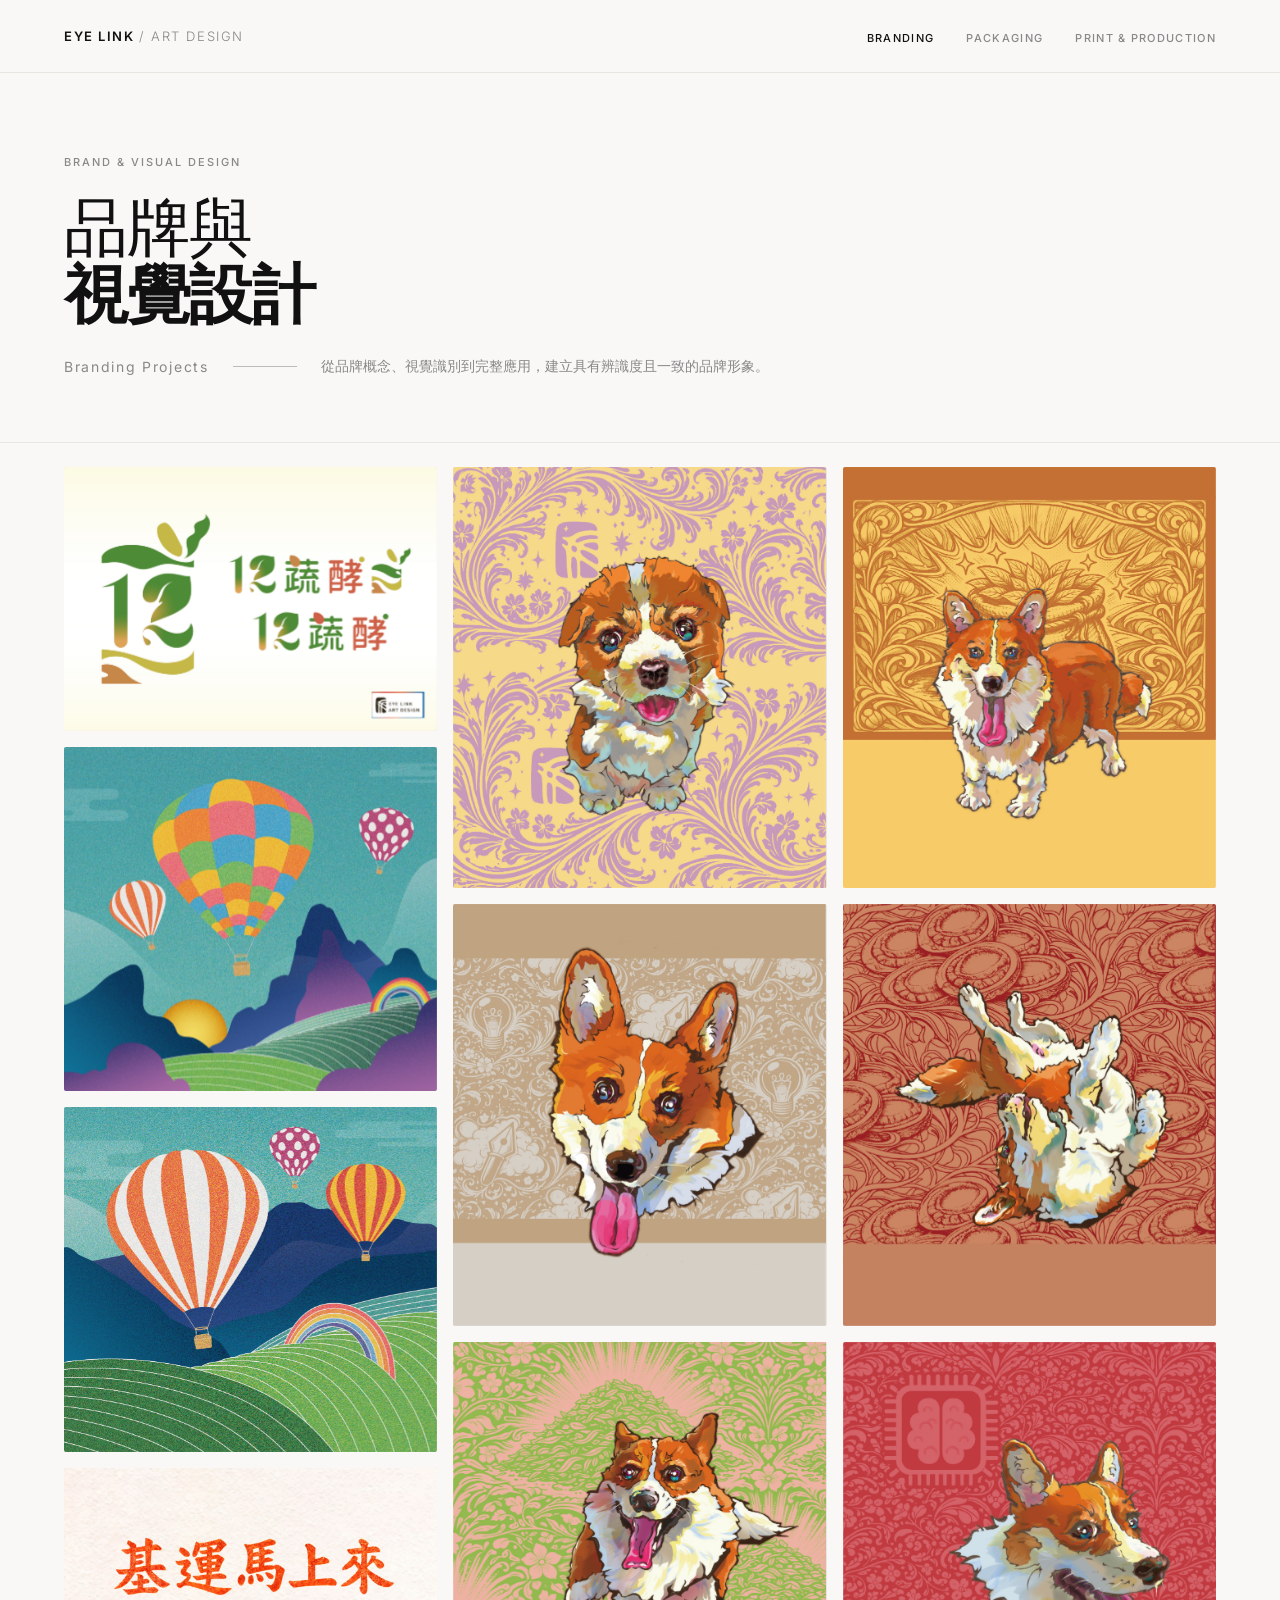
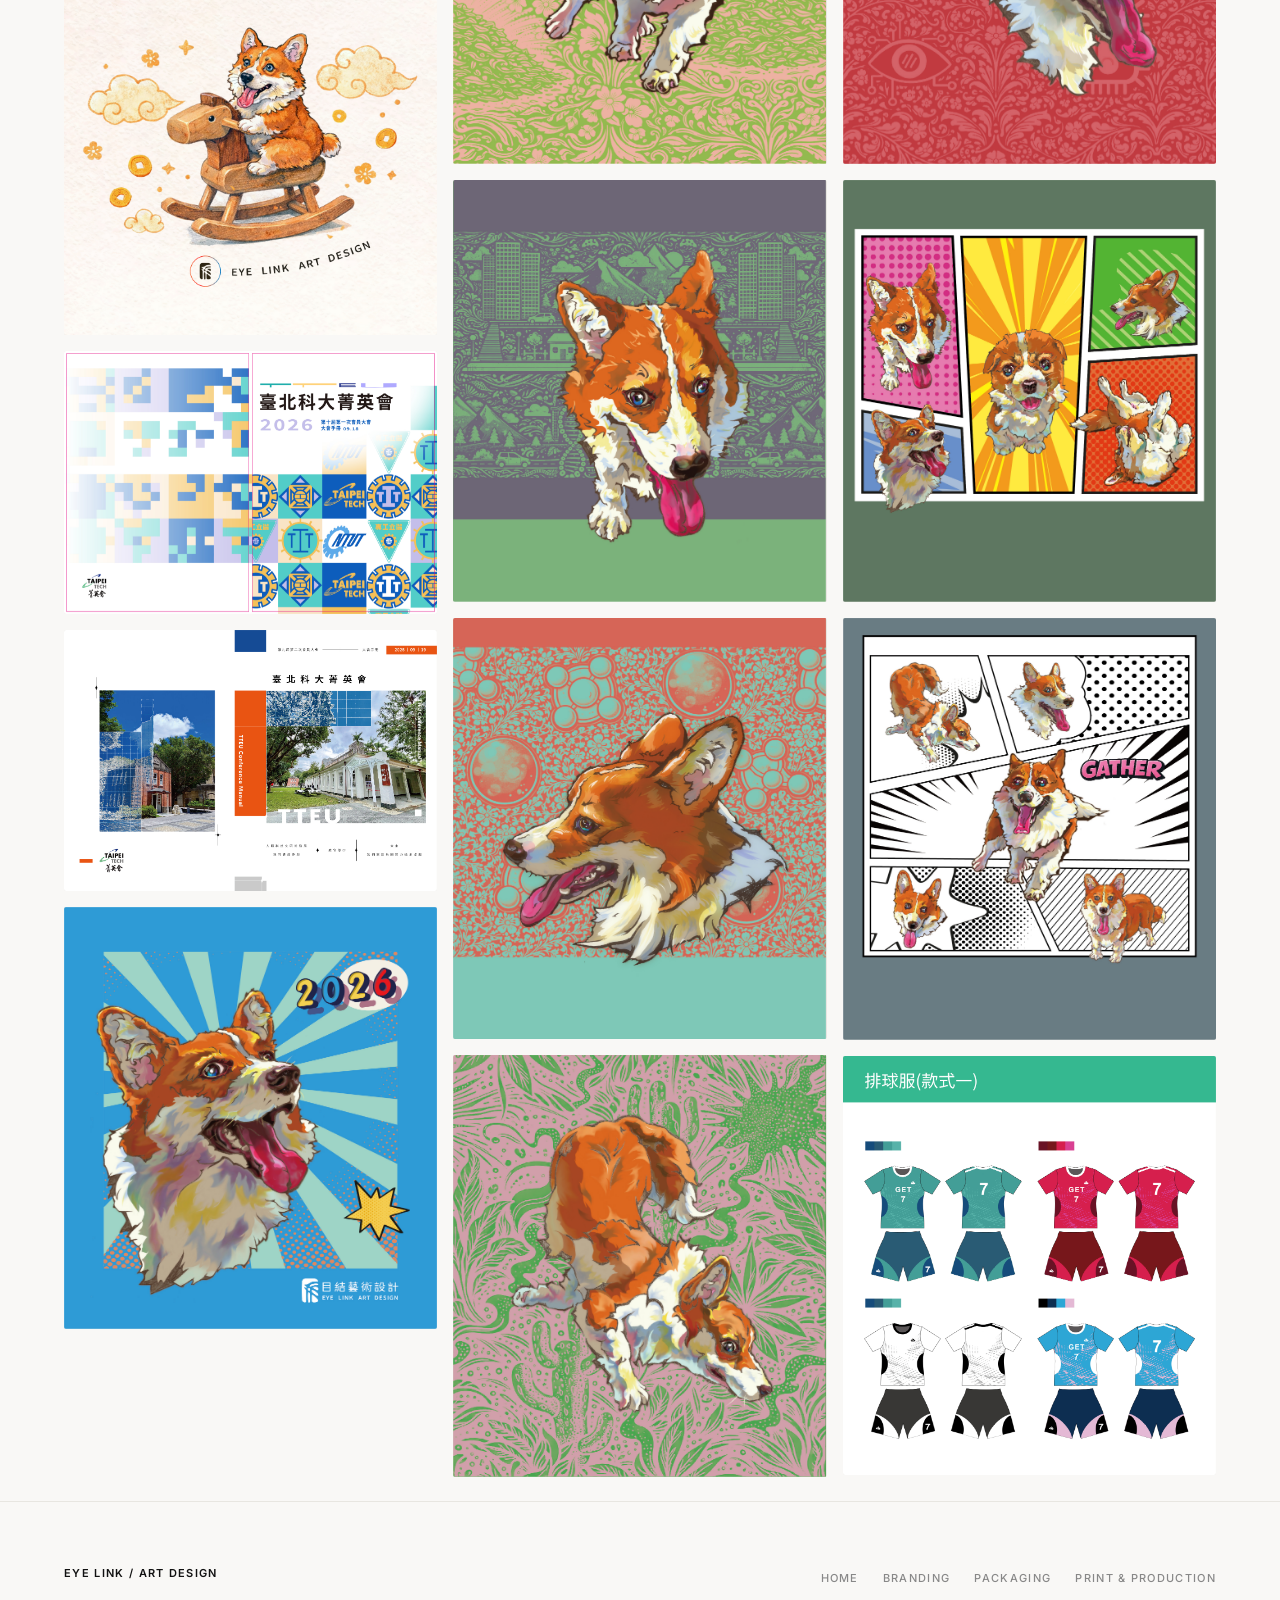
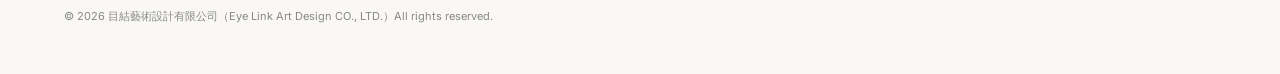
==== commit 8ab7164e: "Replace website with updated version" ====
--- a/branding.html
+++ b/branding.html
@@ -1,153 +1,396 @@
-<!DOCTYPE HTML>
-<!--
-	Multiverse by HTML5 UP
-	html5up.net | @ajlkn
-	Free for personal and commercial use under the CCA 3.0 license (html5up.net/license)
+<!DOCTYPE html>
+<html lang="en">
+<head>
+  <meta charset="UTF-8" />
+  <meta name="viewport" content="width=device-width, initial-scale=1.0" />
+  <title>Exhibit — Photography Gallery</title>
+  <meta name="description" content="A minimalist photography portfolio gallery template." />
+
+  <!--
+Tooplate 2160 Exhibit Studio
+https://www.tooplate.com/view/2160-exhibit-studio
+Free HTML CSS Template
 -->
-<html>
-	<head>
-		<title>Brand & Graphic | Eye Link Art Design</title>
-		<meta charset="utf-8" />
-		<meta name="viewport" content="width=device-width, initial-scale=1, user-scalable=no" />
-		<link rel="stylesheet" href="multiverse/css/main.css" />
-		<noscript><link rel="stylesheet" href="multiverse/css/noscript.css" /></noscript>
-	</head>
-	<body class="is-preload">
-
-		<!-- Wrapper -->
-			<div id="wrapper">
-
-				<!-- Header -->
-					<header id="header">
-						<h1><a href="index.html"><strong>Eye Link</strong> Art Design</a></h1>
-						<nav>
-							<ul>
-								<li><a href="#footer" class="icon solid fa-info-circle">About</a></li>
-							</ul>
-						</nav>
-					</header>
-
-				<!-- Main -->
-					<div id="main">
-						<article class="thumb">
-							<a href="multiverse/images/fulls/01.jpg" class="image"><img src="multiverse/images/thumbs/01.jpg" alt="" /></a>
-							<h2>Magna feugiat lorem</h2>
-							<p>Nunc blandit nisi ligula magna sodales lectus elementum non. Integer id venenatis velit.</p>
-						</article>
-						<article class="thumb">
-							<a href="multiverse/images/fulls/02.jpg" class="image"><img src="multiverse/images/thumbs/02.jpg" alt="" /></a>
-							<h2>Nisl adipiscing</h2>
-							<p>Nunc blandit nisi ligula magna sodales lectus elementum non. Integer id venenatis velit.</p>
-						</article>
-						<article class="thumb">
-							<a href="multiverse/images/fulls/03.jpg" class="image"><img src="multiverse/images/thumbs/03.jpg" alt="" /></a>
-							<h2>Tempus aliquam veroeros</h2>
-							<p>Nunc blandit nisi ligula magna sodales lectus elementum non. Integer id venenatis velit.</p>
-						</article>
-						<article class="thumb">
-							<a href="multiverse/images/fulls/04.jpg" class="image"><img src="multiverse/images/thumbs/04.jpg" alt="" /></a>
-							<h2>Aliquam ipsum sed dolore</h2>
-							<p>Nunc blandit nisi ligula magna sodales lectus elementum non. Integer id venenatis velit.</p>
-						</article>
-						<article class="thumb">
-							<a href="multiverse/images/fulls/05.jpg" class="image"><img src="multiverse/images/thumbs/05.jpg" alt="" /></a>
-							<h2>Cursis aliquam nisl</h2>
-							<p>Nunc blandit nisi ligula magna sodales lectus elementum non. Integer id venenatis velit.</p>
-						</article>
-						<article class="thumb">
-							<a href="multiverse/images/fulls/06.jpg" class="image"><img src="multiverse/images/thumbs/06.jpg" alt="" /></a>
-							<h2>Sed consequat phasellus</h2>
-							<p>Nunc blandit nisi ligula magna sodales lectus elementum non. Integer id venenatis velit.</p>
-						</article>
-						<article class="thumb">
-							<a href="multiverse/images/fulls/07.jpg" class="image"><img src="multiverse/images/thumbs/07.jpg" alt="" /></a>
-							<h2>Mauris id tellus arcu</h2>
-							<p>Nunc blandit nisi ligula magna sodales lectus elementum non. Integer id venenatis velit.</p>
-						</article>
-						<article class="thumb">
-							<a href="multiverse/images/fulls/08.jpg" class="image"><img src="multiverse/images/thumbs/08.jpg" alt="" /></a>
-							<h2>Nunc vehicula id nulla</h2>
-							<p>Nunc blandit nisi ligula magna sodales lectus elementum non. Integer id venenatis velit.</p>
-						</article>
-						<article class="thumb">
-							<a href="multiverse/images/fulls/09.jpg" class="image"><img src="multiverse/images/thumbs/09.jpg" alt="" /></a>
-							<h2>Neque et faucibus viverra</h2>
-							<p>Nunc blandit nisi ligula magna sodales lectus elementum non. Integer id venenatis velit.</p>
-						</article>
-						<article class="thumb">
-							<a href="multiverse/images/fulls/10.jpg" class="image"><img src="multiverse/images/thumbs/10.jpg" alt="" /></a>
-							<h2>Mattis ante fermentum</h2>
-							<p>Nunc blandit nisi ligula magna sodales lectus elementum non. Integer id venenatis velit.</p>
-						</article>
-						<article class="thumb">
-							<a href="multiverse/images/fulls/11.jpg" class="image"><img src="multiverse/images/thumbs/11.jpg" alt="" /></a>
-							<h2>Sed ac elementum arcu</h2>
-							<p>Nunc blandit nisi ligula magna sodales lectus elementum non. Integer id venenatis velit.</p>
-						</article>
-						<article class="thumb">
-							<a href="multiverse/images/fulls/12.jpg" class="image"><img src="multiverse/images/thumbs/12.jpg" alt="" /></a>
-							<h2>Vehicula id nulla dignissim</h2>
-							<p>Nunc blandit nisi ligula magna sodales lectus elementum non. Integer id venenatis velit.</p>
-						</article>
-					</div>
-
-				<!-- Footer -->
-					<footer id="footer" class="panel">
-						<div class="inner split">
-							<div>
-								<section>
-									<h2>Magna feugiat sed adipiscing</h2>
-									<p>Nulla consequat, ex ut suscipit rutrum, mi dolor tincidunt erat, et scelerisque turpis ipsum eget quis orci mattis aliquet. Maecenas fringilla et ante at lorem et ipsum. Dolor nulla eu bibendum sapien. Donec non pharetra dui. Nulla consequat, ex ut suscipit rutrum, mi dolor tincidunt erat, et scelerisque turpis ipsum.</p>
-								</section>
-								<section>
-									<h2>Follow me on ...</h2>
-									<ul class="icons">
-										<li><a href="#" class="icon brands fa-twitter"><span class="label">Twitter</span></a></li>
-										<li><a href="#" class="icon brands fa-facebook-f"><span class="label">Facebook</span></a></li>
-										<li><a href="#" class="icon brands fa-instagram"><span class="label">Instagram</span></a></li>
-										<li><a href="#" class="icon brands fa-github"><span class="label">GitHub</span></a></li>
-										<li><a href="#" class="icon brands fa-dribbble"><span class="label">Dribbble</span></a></li>
-										<li><a href="#" class="icon brands fa-linkedin-in"><span class="label">LinkedIn</span></a></li>
-									</ul>
-								</section>
-								<p class="copyright">
-									&copy; Unttled. Design: <a href="http://html5up.net">HTML5 UP</a>.
-								</p>
-							</div>
-							<div>
-								<section>
-									<h2>Get in touch</h2>
-									<form method="post" action="#">
-										<div class="fields">
-											<div class="field half">
-												<input type="text" name="name" id="name" placeholder="Name" />
-											</div>
-											<div class="field half">
-												<input type="text" name="email" id="email" placeholder="Email" />
-											</div>
-											<div class="field">
-												<textarea name="message" id="message" rows="4" placeholder="Message"></textarea>
-											</div>
-										</div>
-										<ul class="actions">
-											<li><input type="submit" value="Send" class="primary" /></li>
-											<li><input type="reset" value="Reset" /></li>
-										</ul>
-									</form>
-								</section>
-							</div>
-						</div>
-					</footer>
-
-			</div>
-
-		<!-- Scripts -->
-			<script src="multiverse/js/jquery.min.js"></script>
-			<script src="multiverse/js/jquery.poptrox.min.js"></script>
-			<script src="multiverse/js/browser.min.js"></script>
-			<script src="multiverse/js/breakpoints.min.js"></script>
-			<script src="multiverse/js/util.js"></script>
-			<script src="multiverse/js/main.js"></script>
-
-	</body>
+
+  <link rel="preconnect" href="https://fonts.googleapis.com" />
+  <link rel="preconnect" href="https://fonts.gstatic.com" crossorigin />
+  <link href="https://fonts.googleapis.com/css2?family=Inter:wght@300;400;500;600&display=swap" rel="stylesheet" />
+  <link rel="stylesheet" href="exhibit/tooplate-exhibit-style.css" />
+</head>
+<body>
+
+  <!-- ═══════════════════════════════════════════════════════════════
+       NAVIGATION
+       ═══════════════════════════════════════════════════════════════ -->
+  <nav class="site-nav" role="navigation" aria-label="Main">
+
+    <div class="nav__bar">
+
+      <!-- ↓ EDIT: Replace with your name or studio name -->
+      <a href="index.html" class="nav__wordmark">
+        EYE LINK <span>/ Art Design</span>
+      </a>
+
+      <!-- ↓ EDIT: Desktop links (visible ≥680px) -->
+      <ul class="nav__links">
+        <li><a href="branding.html" class="nav__link--active">Branding</a></li>
+        <li><a href="packaging.html">Packaging</a></li>
+        <li><a href="print.html">Print &amp; Production</a></li>
+      </ul>
+
+      <!-- Hamburger — visible on mobile only, controlled by JS -->
+      <button
+        class="nav__hamburger"
+        id="js-hamburger"
+        aria-label="Open menu"
+        aria-expanded="false"
+        aria-controls="js-mobile-menu"
+      >
+        <span class="nav__hamburger-line"></span>
+        <span class="nav__hamburger-line"></span>
+        <span class="nav__hamburger-line"></span>
+      </button>
+
+    </div><!-- /nav__bar -->
+
+    <!-- ↓ EDIT: Mobile menu links (visible <680px, toggled by hamburger) -->
+    <ul class="nav__mobile-menu" id="js-mobile-menu" aria-hidden="true">
+      <li><a href="branding.html" class="nav__link--active">Branding</a></li>
+      <li><a href="packaging.html">Packaging</a></li>
+      <li><a href="print.html">Print &amp; Production</a></li>
+    </ul>
+
+  </nav>
+
+
+  <!-- ═══════════════════════════════════════════════════════════════
+       HERO
+       ═══════════════════════════════════════════════════════════════ -->
+<header class="site-hero">
+
+  <p class="hero__tag">Brand &amp; Visual Design</p>
+
+  <h1 class="hero__title">
+    品牌與<br><strong>視覺設計</strong>
+  </h1>
+
+  <div class="hero__meta">
+    <span class="hero__count" id="js-photo-count">
+      Branding Projects
+    </span>
+
+    <div class="hero__rule" aria-hidden="true"></div>
+
+    <p class="hero__desc">
+      從品牌概念、視覺識別到完整應用，建立具有辨識度且一致的品牌形象。
+    </p>
+  </div>
+</header>
+
+<main class="gallery" id="js-gallery" aria-label="Branding portfolio">
+
+<!-- 01 -->
+<div class="gallery__item"
+     data-full="portfolio/branding/01.jpg"
+     data-title="12酵素｜包裝文字設計"
+     data-meta="Packaging Typography">
+  <img src="portfolio/branding/01.jpg" alt="12酵素包裝文字設計" class="gallery__image" loading="lazy" />
+  <div class="gallery__caption">
+    <span class="gallery__caption-title">12酵素｜包裝文字設計</span>
+    <span class="gallery__caption-meta">Packaging Typography</span>
+  </div>
+</div>
+
+<!-- 02 -->
+<div class="gallery__item"
+     data-full="portfolio/branding/02.jpg"
+     data-title="茶葉包裝・提案 A"
+     data-meta="Packaging Illustration">
+  <img src="portfolio/branding/02.jpg" alt="茶葉包裝提案 A" class="gallery__image" loading="lazy" />
+  <div class="gallery__caption">
+    <span class="gallery__caption-title">茶葉包裝・提案 A</span>
+    <span class="gallery__caption-meta">Packaging Illustration</span>
+  </div>
+</div>
+
+<!-- 03 -->
+<div class="gallery__item"
+     data-full="portfolio/branding/03.jpg"
+     data-title="茶葉包裝・提案 B"
+     data-meta="Packaging Illustration">
+  <img src="portfolio/branding/03.jpg" alt="茶葉包裝提案 B" class="gallery__image" loading="lazy" />
+  <div class="gallery__caption">
+    <span class="gallery__caption-title">茶葉包裝・提案 B</span>
+    <span class="gallery__caption-meta">Packaging Illustration</span>
+  </div>
+</div>
+
+<!-- 04 -->
+<div class="gallery__item"
+     data-full="portfolio/branding/04.jpg"
+     data-title="中秋賀卡・柯基木馬插畫"
+     data-meta="Seasonal Illustration">
+  <img src="portfolio/branding/04.jpg" alt="中秋賀卡柯基木馬插畫" class="gallery__image" loading="lazy" />
+  <div class="gallery__caption">
+    <span class="gallery__caption-title">中秋賀卡・柯基木馬插畫</span>
+    <span class="gallery__caption-meta">Seasonal Illustration</span>
+  </div>
+</div>
+
+<!-- 05 -->
+<div class="gallery__item"
+     data-full="portfolio/branding/05.jpg"
+     data-title="2026年度手冊・封面設計"
+     data-meta="Publication Cover Design">
+  <img src="portfolio/branding/05.jpg" alt="2026年度手冊封面設計" class="gallery__image" loading="lazy" />
+  <div class="gallery__caption">
+    <span class="gallery__caption-title">2026年度手冊・封面設計</span>
+    <span class="gallery__caption-meta">Publication Cover Design</span>
+  </div>
+</div>
+
+<!-- 06 -->
+<div class="gallery__item"
+     data-full="portfolio/branding/06.jpg"
+     data-title="2025年度手冊・封面設計"
+     data-meta="Publication Cover Design">
+  <img src="portfolio/branding/06.jpg" alt="2025年度手冊封面設計" class="gallery__image" loading="lazy" />
+  <div class="gallery__caption">
+    <span class="gallery__caption-title">2025年度手冊・封面設計</span>
+    <span class="gallery__caption-meta">Publication Cover Design</span>
+  </div>
+</div>
+
+<!-- 07 -->
+<div class="gallery__item"
+     data-full="portfolio/branding/07.jpg"
+     data-title="2026月曆・柯基插畫系列"
+     data-meta="Calendar Illustration">
+  <img src="portfolio/branding/07.jpg" alt="2026月曆柯基插畫系列" class="gallery__image" loading="lazy" />
+  <div class="gallery__caption">
+    <span class="gallery__caption-title">2026月曆・柯基插畫系列</span>
+    <span class="gallery__caption-meta">Calendar Illustration</span>
+  </div>
+</div>
+
+<!-- 08 -->
+<div class="gallery__item"
+     data-full="portfolio/branding/08.jpg"
+     data-title="2026月曆・柯基插畫系列"
+     data-meta="Calendar Illustration">
+  <img src="portfolio/branding/08.jpg" alt="2026月曆柯基插畫系列" class="gallery__image" loading="lazy" />
+  <div class="gallery__caption">
+    <span class="gallery__caption-title">2026月曆・柯基插畫系列</span>
+    <span class="gallery__caption-meta">Calendar Illustration</span>
+  </div>
+</div>
+
+<!-- 09 -->
+<div class="gallery__item"
+     data-full="portfolio/branding/09.jpg"
+     data-title="2026月曆・柯基插畫系列"
+     data-meta="Calendar Illustration">
+  <img src="portfolio/branding/09.jpg" alt="2026月曆柯基插畫系列" class="gallery__image" loading="lazy" />
+  <div class="gallery__caption">
+    <span class="gallery__caption-title">2026月曆・柯基插畫系列</span>
+    <span class="gallery__caption-meta">Calendar Illustration</span>
+  </div>
+</div>
+
+<!-- 10 -->
+<div class="gallery__item"
+     data-full="portfolio/branding/10.jpg"
+     data-title="2026月曆・柯基插畫系列"
+     data-meta="Calendar Illustration">
+  <img src="portfolio/branding/10.jpg" alt="2026月曆柯基插畫系列" class="gallery__image" loading="lazy" />
+  <div class="gallery__caption">
+    <span class="gallery__caption-title">2026月曆・柯基插畫系列</span>
+    <span class="gallery__caption-meta">Calendar Illustration</span>
+  </div>
+</div>
+
+<!-- 11 -->
+<div class="gallery__item"
+     data-full="portfolio/branding/11.jpg"
+     data-title="2026月曆・柯基插畫系列"
+     data-meta="Calendar Illustration">
+  <img src="portfolio/branding/11.jpg" alt="2026月曆柯基插畫系列" class="gallery__image" loading="lazy" />
+  <div class="gallery__caption">
+    <span class="gallery__caption-title">2026月曆・柯基插畫系列</span>
+    <span class="gallery__caption-meta">Calendar Illustration</span>
+  </div>
+</div>
+
+<!-- 12 -->
+<div class="gallery__item"
+     data-full="portfolio/branding/12.jpg"
+     data-title="2026月曆・柯基插畫系列"
+     data-meta="Calendar Illustration">
+  <img src="portfolio/branding/12.jpg" alt="2026月曆柯基插畫系列" class="gallery__image" loading="lazy" />
+  <div class="gallery__caption">
+    <span class="gallery__caption-title">2026月曆・柯基插畫系列</span>
+    <span class="gallery__caption-meta">Calendar Illustration</span>
+  </div>
+</div>
+
+<!-- 13 -->
+<div class="gallery__item"
+     data-full="portfolio/branding/13.jpg"
+     data-title="2026月曆・柯基插畫系列"
+     data-meta="Calendar Illustration">
+  <img src="portfolio/branding/13.jpg" alt="2026月曆柯基插畫系列" class="gallery__image" loading="lazy" />
+  <div class="gallery__caption">
+    <span class="gallery__caption-title">2026月曆・柯基插畫系列</span>
+    <span class="gallery__caption-meta">Calendar Illustration</span>
+  </div>
+</div>
+
+<!-- 14 -->
+<div class="gallery__item"
+     data-full="portfolio/branding/14.jpg"
+     data-title="2026月曆・柯基插畫系列"
+     data-meta="Calendar Illustration">
+  <img src="portfolio/branding/14.jpg" alt="2026月曆柯基插畫系列" class="gallery__image" loading="lazy" />
+  <div class="gallery__caption">
+    <span class="gallery__caption-title">2026月曆・柯基插畫系列</span>
+    <span class="gallery__caption-meta">Calendar Illustration</span>
+  </div>
+</div>
+
+<!-- 15 -->
+<div class="gallery__item"
+     data-full="portfolio/branding/15.jpg"
+     data-title="2026月曆・柯基插畫系列"
+     data-meta="Calendar Illustration">
+  <img src="portfolio/branding/15.jpg" alt="2026月曆柯基插畫系列" class="gallery__image" loading="lazy" />
+  <div class="gallery__caption">
+    <span class="gallery__caption-title">2026月曆・柯基插畫系列</span>
+    <span class="gallery__caption-meta">Calendar Illustration</span>
+  </div>
+</div>
+
+<!-- 16 -->
+<div class="gallery__item"
+     data-full="portfolio/branding/16.jpg"
+     data-title="2026月曆・柯基插畫系列"
+     data-meta="Calendar Illustration">
+  <img src="portfolio/branding/16.jpg" alt="2026月曆柯基插畫系列" class="gallery__image" loading="lazy" />
+  <div class="gallery__caption">
+    <span class="gallery__caption-title">2026月曆・柯基插畫系列</span>
+    <span class="gallery__caption-meta">Calendar Illustration</span>
+  </div>
+</div>
+
+<!-- 17 -->
+<div class="gallery__item"
+     data-full="portfolio/branding/17.jpg"
+     data-title="2026月曆・柯基插畫系列"
+     data-meta="Calendar Illustration">
+  <img src="portfolio/branding/17.jpg" alt="2026月曆柯基插畫系列" class="gallery__image" loading="lazy" />
+  <div class="gallery__caption">
+    <span class="gallery__caption-title">2026月曆・柯基插畫系列</span>
+    <span class="gallery__caption-meta">Calendar Illustration</span>
+  </div>
+</div>
+
+<!-- 18 -->
+<div class="gallery__item"
+     data-full="portfolio/branding/18.jpg"
+     data-title="2026月曆・柯基插畫系列"
+     data-meta="Calendar Illustration">
+  <img src="portfolio/branding/18.jpg" alt="2026月曆柯基插畫系列" class="gallery__image" loading="lazy" />
+  <div class="gallery__caption">
+    <span class="gallery__caption-title">2026月曆・柯基插畫系列</span>
+    <span class="gallery__caption-meta">Calendar Illustration</span>
+  </div>
+</div>
+
+<!-- 19 -->
+<div class="gallery__item"
+     data-full="portfolio/branding/19.jpg"
+     data-title="排球運動服・服裝設計"
+     data-meta="Sportswear Design">
+  <img src="portfolio/branding/19.jpg" alt="排球運動服設計" class="gallery__image" loading="lazy" />
+  <div class="gallery__caption">
+    <span class="gallery__caption-title">排球運動服・服裝設計</span>
+    <span class="gallery__caption-meta">Sportswear Design</span>
+  </div>
+</div>
+
+</main>
+  <!-- ═══════════════════════════════════════════════════════════════
+       LIGHTBOX  —  "Lightroom Mode"
+       This element is controlled by JavaScript below.
+       You do not need to edit this HTML.
+       ═══════════════════════════════════════════════════════════════ -->
+  <div class="lightbox" id="js-lightbox" role="dialog" aria-modal="true" aria-label="Photo viewer">
+
+    <div class="lightbox__bar">
+      <span class="lightbox__counter" id="js-lb-counter" aria-live="polite"></span>
+      <button class="lightbox__close" id="js-lb-close" aria-label="Close photo viewer">
+        <svg viewBox="0 0 24 24" stroke-linecap="round" stroke-linejoin="round">
+          <path d="M18 6 6 18M6 6l12 12"/>
+        </svg>
+      </button>
+    </div>
+
+    <div class="lightbox__stage">
+
+      <button class="lightbox__nav lightbox__nav--prev" id="js-lb-prev" aria-label="Previous photo">
+        <svg viewBox="0 0 24 24" stroke-linecap="round" stroke-linejoin="round">
+          <path d="M15 18l-6-6 6-6"/>
+        </svg>
+      </button>
+
+      <!-- ↓ The <img> src is swapped by JS — do not edit src here -->
+      <img src="" alt="" class="lightbox__image" id="js-lb-image" />
+
+      <button class="lightbox__nav lightbox__nav--next" id="js-lb-next" aria-label="Next photo">
+        <svg viewBox="0 0 24 24" stroke-linecap="round" stroke-linejoin="round">
+          <path d="M9 18l6-6-6-6"/>
+        </svg>
+      </button>
+
+    </div>
+
+    <div class="lightbox__caption">
+      <p class="lightbox__caption-title" id="js-lb-title"></p>
+      <p class="lightbox__caption-meta"  id="js-lb-meta"></p>
+    </div>
+
+  </div><!-- /LIGHTBOX -->
+
+
+  <!-- ═══════════════════════════════════════════════════════════════
+       FOOTER
+       ═══════════════════════════════════════════════════════════════ -->
+  <footer class="site-footer">
+
+    <div>
+      <!-- ↓ EDIT: Replace with your name / studio -->
+      <p class="footer__brand">EYE LINK / Art Design</p>
+      <p class="footer__credit">
+        <br>
+        © 2026 目結藝術設計有限公司（Eye Link Art Design CO., LTD.）All rights reserved.
+      </p>
+    </div>
+
+    <!-- ↓ EDIT: Update links to match your site pages -->
+    <ul class="footer__nav">
+      <li><a href="index.html">Home</a></li>
+      <li><a href="branding.html">Branding</a></li>
+      <li><a href="packaging.html">Packaging</a></li>
+      <li><a href="print.html">Print &amp; Production</a></li>
+    </ul>
+
+  </footer>
+
+
+  <!-- ═══════════════════════════════════════════════════════════════
+       JAVASCRIPT  —  Lightroom Mode + Filter
+       You do not need to edit this block.
+       ═══════════════════════════════════════════════════════════════ -->
+  <script src="exhibit/tooplate-exhibit-script.js"></script>
+
+</body>
 </html>
--- a/exhibit/tooplate-exhibit-style.css
+++ b/exhibit/tooplate-exhibit-style.css
@@ -0,0 +1,1374 @@
+/*
+Tooplate 2160 Exhibit Studio
+https://www.tooplate.com/view/2160-exhibit-studio
+Free HTML CSS Template
+*/
+
+/* ═══════════════════════════════════════════════════════════════
+       DESIGN TOKENS — Edit these to restyle the entire template
+       ═══════════════════════════════════════════════════════════════ */
+    :root {
+
+      /* ── Palette ─────────────────────────────────────────────── */
+      --color-page-background:    #f9f8f6;   /* Off-white canvas                */
+      --color-surface:            #ffffff;   /* Card / panel backgrounds        */
+      --color-text-primary:       #111111;   /* Headlines, nav links            */
+      --color-text-secondary:     #888888;   /* Sub-labels, meta info           */
+      --color-text-tertiary:      #bbbbbb;   /* Dividers, faint labels          */
+      --color-accent:             #111111;   /* Hover underlines, active states */
+      --color-border-subtle:      #e8e6e1;   /* Hairline borders                */
+
+      /* ── Caption Overlay ─────────────────────────────────────── */
+      --color-caption-background: rgba(0, 0, 0, 0.72);  /* Semi-transparent bar */
+      --color-caption-text:       #ffffff;
+      --color-caption-meta:       rgba(255, 255, 255, 0.60);
+
+      /* ── Lightbox (Lightroom Mode) ───────────────────────────── */
+      --color-lightbox-backdrop:  rgba(8, 8, 8, 0.97);
+      --color-lightbox-ui:        rgba(255, 255, 255, 0.85);
+      --color-lightbox-ui-hover:  #ffffff;
+      --color-lightbox-meta:      rgba(255, 255, 255, 0.50);
+
+      /* ── Typography ──────────────────────────────────────────── */
+      --font-family:              'Inter', -apple-system, BlinkMacSystemFont, sans-serif;
+      --font-size-wordmark:       0.8125rem;  /* NAV logo text             */
+      --font-size-label:          0.6875rem;  /* Tags, meta, small labels  */
+      --font-size-caption-title:  0.8125rem;  /* Overlay photo title       */
+      --font-size-caption-meta:   0.6875rem;  /* Overlay photographer meta */
+      --font-size-hero-title:     clamp(2rem, 5vw, 4.5rem);
+      --font-size-hero-sub:       clamp(0.75rem, 1.5vw, 0.875rem);
+      --font-size-footer:         0.6875rem;
+      --letter-spacing-wide:      0.12em;
+      --letter-spacing-wider:     0.18em;
+
+      /* ── Page Spacing ────────────────────────────────────────── */
+      --space-page-x:             clamp(1.5rem, 5vw, 6rem);  /* Left/right margin  */
+      --space-page-top:           2rem;
+      --space-nav-height:         4.5rem;
+      --space-hero-top:           clamp(3rem, 6vw, 6rem);
+      --space-hero-bottom:        clamp(2.5rem, 5vw, 5rem);
+      --space-section-gap:        clamp(1rem, 2vw, 1.5rem);
+      --space-footer-top:         clamp(3rem, 5vw, 5rem);
+
+      /* ── Masonry Grid ────────────────────────────────────────── */
+      --grid-column-gap:          clamp(0.625rem, 1.25vw, 1.125rem); /* Gap between columns */
+      --grid-item-margin-bottom:  clamp(0.625rem, 1.25vw, 1.125rem); /* Gap between rows    */
+      --grid-columns-wide:        4;   /* ≥1400px */
+      --grid-columns-desktop:     3;   /* ≥900px  */
+      --grid-columns-tablet:      2;   /* ≥560px  */
+      --grid-columns-mobile:      1;   /* <560px  */
+      --grid-border-radius:       2px;
+
+      /* ── Transitions ─────────────────────────────────────────── */
+      --transition-caption:       transform 0.38s cubic-bezier(0.4, 0, 0.2, 1),
+                                  opacity  0.38s cubic-bezier(0.4, 0, 0.2, 1);
+      --transition-image-scale:   transform 0.55s cubic-bezier(0.25, 0.46, 0.45, 0.94);
+      --transition-lightbox:      opacity 0.28s ease;
+      --transition-lightbox-img:  opacity 0.22s ease, transform 0.28s cubic-bezier(0.4, 0, 0.2, 1);
+
+      /* ── Contact Form Colors ──────────────────────────────────── */
+      --color-input-bg:           #ffffff;
+      --color-input-border:       #d8d5cf;
+      --color-input-focus:        #111111;
+      --color-success-bg:         #f0faf4;
+      --color-success-text:       #1a7a45;
+      --color-success-border:     #b6e8cb;
+      --color-error-text:         #c0392b;
+
+    }
+
+    /* ═══════════════════════════════════════════════════════════════
+       RESET & BASE
+       ═══════════════════════════════════════════════════════════════ */
+    *, *::before, *::after { box-sizing: border-box; margin: 0; padding: 0; }
+
+    html {
+      font-family:          var(--font-family);
+      font-size:            16px;
+      background-color:     var(--color-page-background);
+      color:                var(--color-text-primary);
+      -webkit-font-smoothing: antialiased;
+      text-rendering:       optimizeLegibility;
+      scroll-behavior:      smooth;
+    }
+
+    body { min-height: 100vh; }
+
+    img { display: block; width: 100%; height: auto; }
+
+    a { color: inherit; text-decoration: none; }
+
+    /* ═══════════════════════════════════════════════════════════════
+       NAVIGATION
+       ═══════════════════════════════════════════════════════════════ */
+    .site-nav {
+      position:         sticky;
+      top:              0;
+      z-index:          200;
+      background-color: var(--color-page-background);
+      border-bottom:    1px solid var(--color-border-subtle);
+    }
+
+    /* ── Top bar (wordmark + hamburger / desktop links) ────────── */
+    .nav__bar {
+      display:          flex;
+      align-items:      center;
+      justify-content:  space-between;
+      height:           var(--space-nav-height);
+      padding:          0 var(--space-page-x);
+    }
+
+    .nav__wordmark {
+      font-size:      var(--font-size-wordmark);
+      font-weight:    600;
+      letter-spacing: var(--letter-spacing-wide);
+      text-transform: uppercase;
+      color:          var(--color-text-primary);
+    }
+
+    .nav__wordmark span {
+      font-weight:    300;
+      color:          var(--color-text-secondary);
+    }
+
+    /* ── Desktop links (hidden on mobile) ───────────────────────── */
+    .nav__links {
+      display:        flex;
+      align-items:    center;
+      gap:            2rem;
+      list-style:     none;
+    }
+
+    .nav__links a {
+      font-size:      var(--font-size-label);
+      font-weight:    500;
+      letter-spacing: var(--letter-spacing-wide);
+      text-transform: uppercase;
+      color:          var(--color-text-secondary);
+      transition:     color 0.2s ease;
+    }
+
+    .nav__links a:hover { color: var(--color-text-primary); }
+
+    .nav__links .nav__link--active { color: var(--color-text-primary); }
+
+    /* ── Hamburger button (hidden on desktop) ───────────────────── */
+    .nav__hamburger {
+      display:          none;
+      flex-direction:   column;
+      justify-content:  center;
+      align-items:      center;
+      gap:              5px;
+      width:            2.5rem;
+      height:           2.5rem;
+      background:       transparent;
+      border:           none;
+      cursor:           pointer;
+      padding:          0.25rem;
+      border-radius:    4px;
+      -webkit-tap-highlight-color: transparent;
+    }
+
+    .nav__hamburger-line {
+      display:          block;
+      width:            22px;
+      height:           1.5px;
+      background:       var(--color-text-primary);
+      border-radius:    2px;
+      transition:       transform 0.3s ease, opacity 0.3s ease, width 0.3s ease;
+      transform-origin: center;
+    }
+
+    /* Animate to X when open */
+    .nav__hamburger[aria-expanded="true"] .nav__hamburger-line:nth-child(1) {
+      transform: translateY(6.5px) rotate(45deg);
+    }
+    .nav__hamburger[aria-expanded="true"] .nav__hamburger-line:nth-child(2) {
+      opacity:  0;
+      width:    0;
+    }
+    .nav__hamburger[aria-expanded="true"] .nav__hamburger-line:nth-child(3) {
+      transform: translateY(-6.5px) rotate(-45deg);
+    }
+
+    /* ── Mobile drawer ──────────────────────────────────────────── */
+    .nav__mobile-menu {
+      display:          none;           /* JS toggles .is-open */
+      flex-direction:   column;
+      padding:          0 var(--space-page-x) 1.5rem;
+      border-top:       1px solid var(--color-border-subtle);
+      background-color: var(--color-page-background);
+
+      /* Slide-down animation */
+      overflow:         hidden;
+      max-height:       0;
+      opacity:          0;
+      transition:       max-height 0.35s cubic-bezier(0.4, 0, 0.2, 1),
+                        opacity    0.25s ease,
+                        padding    0.35s ease;
+    }
+
+    .nav__mobile-menu.is-open {
+      max-height:       20rem;
+      opacity:          1;
+      padding-top:      1.25rem;
+    }
+
+    .nav__mobile-menu li {
+      list-style: none;
+      border-bottom: 1px solid var(--color-border-subtle);
+    }
+
+    .nav__mobile-menu li:last-child { border-bottom: none; }
+
+    .nav__mobile-menu a {
+      display:          block;
+      padding:          0.9rem 0;
+      font-size:        0.8125rem;
+      font-weight:      500;
+      letter-spacing:   var(--letter-spacing-wide);
+      text-transform:   uppercase;
+      color:            var(--color-text-secondary);
+      transition:       color 0.2s ease;
+    }
+
+    .nav__mobile-menu a:hover,
+    .nav__mobile-menu .nav__link--active { color: var(--color-text-primary); }
+
+    /* ── Responsive switch ──────────────────────────────────────── */
+    @media (max-width: 680px) {
+      .nav__links     { display: none; }
+      .nav__hamburger { display: flex; }
+      .nav__mobile-menu { display: flex; }
+    }
+
+    /* ═══════════════════════════════════════════════════════════════
+       HERO HEADER
+       ═══════════════════════════════════════════════════════════════ */
+    .site-hero {
+      padding:         var(--space-hero-top) var(--space-page-x) var(--space-hero-bottom);
+      border-bottom:   1px solid var(--color-border-subtle);
+    }
+
+    .hero__tag {
+      display:         inline-block;
+      font-size:       var(--font-size-label);
+      font-weight:     500;
+      letter-spacing:  var(--letter-spacing-wider);
+      text-transform:  uppercase;
+      color:           var(--color-text-secondary);
+      margin-bottom:   1.5rem;
+    }
+
+    .hero__title {
+      font-size:       var(--font-size-hero-title);
+      font-weight:     300;
+      line-height:     1.05;
+      letter-spacing:  -0.02em;
+      max-width:       14ch;
+      margin-bottom:   1.75rem;
+    }
+
+    .hero__title strong { font-weight: 600; }
+
+    .hero__meta {
+      display:         flex;
+      align-items:     center;
+      gap:             1.5rem;
+    }
+
+    .hero__count {
+      font-size:       var(--font-size-hero-sub);
+      font-weight:     400;
+      letter-spacing:  var(--letter-spacing-wide);
+      color:           var(--color-text-secondary);
+    }
+
+    .hero__rule {
+      flex:            1;
+      max-width:       4rem;
+      height:          1px;
+      background:      var(--color-text-tertiary);
+    }
+
+    .hero__desc {
+      font-size:       var(--font-size-hero-sub);
+      color:           var(--color-text-secondary);
+      max-width:       60ch;
+      line-height:     1.6;
+    }
+
+    /* ═══════════════════════════════════════════════════════════════
+       FILTER BAR  (optional — remove this section if not needed)
+       ═══════════════════════════════════════════════════════════════ */
+
+    /* ═══════════════════════════════════════════════════════════════
+       FILTER BAR  (optional — remove this section if not needed)
+       ═══════════════════════════════════════════════════════════════ */
+    .gallery-filter-wrap {
+      border-bottom: 1px solid var(--color-border-subtle);
+    }
+
+    .gallery-filter {
+      display:         flex;
+      align-items:     center;
+      flex-wrap:       wrap;       /* All buttons visible — no hidden scroll */
+      gap:             0.375rem;
+      padding:         0.75rem var(--space-page-x);
+    }
+
+    .filter__btn {
+      /* 44px minimum tap target height for touch usability */
+      min-height:      2.75rem;
+      padding:         0 1rem;
+      font-family:     var(--font-family);
+      font-size:       var(--font-size-label);
+      font-weight:     500;
+      letter-spacing:  var(--letter-spacing-wide);
+      text-transform:  uppercase;
+      color:           var(--color-text-secondary);
+      background:      transparent;
+      border:          1px solid transparent;
+      border-radius:   999px;
+      cursor:          pointer;
+      transition:      all 0.2s ease;
+      -webkit-tap-highlight-color: transparent;
+      white-space:     nowrap;     /* Each label stays on one line */
+    }
+
+    .filter__btn:hover {
+      color:           var(--color-text-primary);
+      border-color:    var(--color-border-subtle);
+    }
+
+    .filter__btn.is-active {
+      color:           var(--color-surface);
+      background:      var(--color-text-primary);
+      border-color:    var(--color-text-primary);
+    }
+
+    /* On touch devices: always show caption (no hover state exists) */
+    @media (hover: none) {
+      .gallery__caption {
+        transform:   translateY(0);
+        opacity:     1;
+      }
+    }
+
+    /* ═══════════════════════════════════════════════════════════════
+       MASONRY GALLERY  ← THE GRID
+       CSS Columns masonry — no JavaScript required for the layout.
+       ═══════════════════════════════════════════════════════════════ */
+    .gallery {
+      padding:         var(--space-section-gap) var(--space-page-x);
+
+      /* CSS Columns masonry */
+      column-count:    var(--grid-columns-desktop);
+      column-gap:      var(--grid-column-gap);
+    }
+
+    /* ── Responsive column counts ─────────────────────────────── */
+    @media (min-width: 1400px) {
+      .gallery { column-count: var(--grid-columns-wide); }
+    }
+
+    @media (max-width: 900px) {
+      .gallery { column-count: var(--grid-columns-tablet); }
+    }
+
+    @media (max-width: 560px) {
+      .gallery { column-count: var(--grid-columns-mobile); }
+    }
+
+    /* ── Gallery Item ─────────────────────────────────────────── */
+    .gallery__item {
+      position:        relative;
+      display:         block;          /* Prevents column-break artifacts */
+      break-inside:    avoid;          /* Prevents images from splitting   */
+      margin-bottom:   var(--grid-item-margin-bottom);
+      border-radius:   var(--grid-border-radius);
+      overflow:        hidden;
+      cursor:          pointer;
+      background:      var(--color-border-subtle);  /* Placeholder while image loads */
+    }
+
+    /* ── Image zoom on hover ──────────────────────────────────── */
+    .gallery__image {
+      width:           100%;
+      height:          auto;
+      display:         block;
+      transition:      var(--transition-image-scale);
+      will-change:     transform;
+    }
+
+    .gallery__item:hover .gallery__image {
+      transform:       scale(1.035);
+    }
+
+    /* ── Caption Overlay ──────────────────────────────────────── */
+    .gallery__caption {
+      position:        absolute;
+      inset: 0;
+      display: flex;
+      flex-direction: column;
+      justify-content: center;
+      align-items: center;
+      padding: 2rem;
+
+      background: rgba(249, 248, 246, 0.96);
+      color: #111111;
+
+      transform: translateY(100%);
+      opacity: 0;
+      transition:
+        transform 0.35s cubic-bezier(0.4, 0, 0.2, 1),
+        opacity 0.35s ease;
+    }
+
+    .gallery__item:hover .gallery__caption {
+      transform:       translateY(0);
+      opacity:         1;
+    }
+
+    .gallery__caption-title {
+      display:         block;
+      font-size: 1.15rem;
+      font-weight: 600;
+      letter-spacing: 0.08em;
+      text-align: center;
+      color: #111111;
+    }
+
+    .gallery__caption-meta {
+      display:         block;
+      margin-top: 0.6rem;
+      font-size: 0.7rem;
+      font-weight: 400;
+      letter-spacing: 0.15em;
+      text-transform: uppercase;
+      text-align: center;
+      color: rgba(17, 17, 17, 0.5);
+    }
+
+    .gallery__caption p {
+      display: block;
+      margin: 1rem 0 0;
+      max-width: 34ch;
+      font-size: 0.8rem;
+       font-weight: 400;
+       line-height: 1.7;
+       letter-spacing: 0.05em;
+       text-align: left;
+       color: rgba(17, 17, 17, 0.8);
+    }  
+
+    /* ═══════════════════════════════════════════════════════════════
+       LIGHTBOX  —  "Lightroom Mode"
+       Opened via JS when any gallery image is clicked.
+       ═══════════════════════════════════════════════════════════════ */
+    .lightbox {
+      position:        fixed;
+      inset:           0;
+      z-index:         1000;
+      display:         flex;
+      flex-direction:  column;
+      background:      var(--color-lightbox-backdrop);
+
+      /* Hidden state */
+      opacity:         0;
+      pointer-events:  none;
+      transition:      var(--transition-lightbox);
+    }
+
+    .lightbox.is-open {
+      opacity:         1;
+      pointer-events:  all;
+    }
+
+    /* ── Lightbox top bar ─────────────────────────────────────── */
+    .lightbox__bar {
+      display:         flex;
+      align-items:     center;
+      justify-content: space-between;
+      padding:         1rem 1.5rem;
+      flex-shrink:     0;
+    }
+
+    .lightbox__counter {
+      font-size:       var(--font-size-label);
+      font-weight:     400;
+      letter-spacing:  var(--letter-spacing-wide);
+      color:           var(--color-lightbox-meta);
+    }
+
+    .lightbox__close {
+      width:           2.25rem;
+      height:          2.25rem;
+      display:         flex;
+      align-items:     center;
+      justify-content: center;
+      background:      transparent;
+      border:          none;
+      border-radius:   50%;
+      color:           var(--color-lightbox-ui);
+      cursor:          pointer;
+      transition:      background 0.2s ease, color 0.2s ease;
+    }
+
+    .lightbox__close:hover {
+      background:      rgba(255,255,255,0.1);
+      color:           var(--color-lightbox-ui-hover);
+    }
+
+    .lightbox__close svg {
+      width:  18px;
+      height: 18px;
+      stroke: currentColor;
+      fill:   none;
+      stroke-width: 1.5;
+    }
+
+    /* ── Lightbox stage (image area) ──────────────────────────── */
+    .lightbox__stage {
+      flex:            1;
+      display:         flex;
+      align-items:     center;
+      justify-content: center;
+      position:        relative;
+      padding:         0 5rem;
+      overflow:        hidden;
+    }
+
+    @media (max-width: 560px) {
+      .lightbox__stage { padding: 0 3rem; }
+    }
+
+    .lightbox__image {
+      max-width:       100%;
+      max-height:      100%;
+      object-fit:      contain;
+      border-radius:   1px;
+      box-shadow:      0 30px 80px rgba(0,0,0,0.6);
+
+      /* Transition when swapping images */
+      opacity:         1;
+      transform:       scale(1);
+      transition:      var(--transition-lightbox-img);
+    }
+
+    .lightbox__image.is-loading {
+      opacity:         0;
+      transform:       scale(0.97);
+    }
+
+    /* ── Lightbox navigation arrows ───────────────────────────── */
+    .lightbox__nav {
+      position:        absolute;
+      top:             50%;
+      transform:       translateY(-50%);
+      width:           3rem;
+      height:          3rem;
+      display:         flex;
+      align-items:     center;
+      justify-content: center;
+      background:      rgba(255,255,255,0.08);
+      border:          1px solid rgba(255,255,255,0.12);
+      border-radius:   50%;
+      color:           var(--color-lightbox-ui);
+      cursor:          pointer;
+      transition:      background 0.2s ease, color 0.2s ease;
+    }
+
+    .lightbox__nav:hover {
+      background:      rgba(255,255,255,0.18);
+      color:           var(--color-lightbox-ui-hover);
+    }
+
+    .lightbox__nav svg {
+      width:  16px;
+      height: 16px;
+      stroke: currentColor;
+      fill:   none;
+      stroke-width: 1.75;
+    }
+
+    .lightbox__nav--prev { left:  1.25rem; }
+    .lightbox__nav--next { right: 1.25rem; }
+
+    /* ── Lightbox caption / bottom bar ───────────────────────── */
+    .lightbox__caption {
+      padding:         1.25rem 1.5rem 1.75rem;
+      flex-shrink:     0;
+      text-align:      center;
+    }
+
+    .lightbox__caption-title {
+      font-size:       0.9375rem;
+      font-weight:     500;
+      color:           var(--color-lightbox-ui);
+      margin-bottom:   0.3rem;
+    }
+
+    .lightbox__caption-meta {
+      font-size:       var(--font-size-label);
+      font-weight:     400;
+      letter-spacing:  var(--letter-spacing-wide);
+      text-transform:  uppercase;
+      color:           var(--color-lightbox-meta);
+    }
+
+    /* ═══════════════════════════════════════════════════════════════
+       FOOTER
+       ═══════════════════════════════════════════════════════════════ */
+    .site-footer {
+      padding:         var(--space-footer-top) var(--space-page-x) 3rem;
+      border-top:      1px solid var(--color-border-subtle);
+      display:         flex;
+      align-items:     flex-start;
+      justify-content: space-between;
+      gap:             2rem;
+      flex-wrap:       wrap;
+    }
+
+    .footer__brand {
+      font-size:       var(--font-size-footer);
+      font-weight:     600;
+      letter-spacing:  var(--letter-spacing-wide);
+      text-transform:  uppercase;
+      color:           var(--color-text-primary);
+      margin-bottom:   0.5rem;
+    }
+
+    .footer__credit {
+      font-size:       var(--font-size-footer);
+      color:           var(--color-text-secondary);
+      line-height:     1.7;
+    }
+
+    .footer__credit a {
+      color:           var(--color-text-primary);
+      text-decoration: underline;
+      text-underline-offset: 2px;
+    }
+
+    .footer__nav {
+      display:         flex;
+      gap:             1.5rem;
+      list-style:      none;
+    }
+
+    .footer__nav a {
+      font-size:       var(--font-size-footer);
+      font-weight:     500;
+      letter-spacing:  var(--letter-spacing-wide);
+      text-transform:  uppercase;
+      color:           var(--color-text-secondary);
+      transition:      color 0.2s ease;
+    }
+
+    .footer__nav a:hover { color: var(--color-text-primary); }
+
+    /* ═══════════════════════════════════════════════════════════════
+       UTILITIES
+       ═══════════════════════════════════════════════════════════════ */
+    .visually-hidden {
+      position:   absolute;
+      width:      1px;
+      height:     1px;
+      overflow:   hidden;
+      clip:       rect(0,0,0,0);
+      white-space: nowrap;
+    }
+
+/* ═══════════════════════════════════════════════════════════════
+       PAGE HERO
+       ═══════════════════════════════════════════════════════════════ */
+    .page-hero {
+      padding:       var(--space-hero-top) var(--space-page-x) var(--space-hero-bottom);
+      border-bottom: 1px solid var(--color-border-subtle);
+    }
+
+    .page-hero__tag {
+      display:        inline-block;
+      font-size:      var(--font-size-label);
+      font-weight:    500;
+      letter-spacing: var(--letter-spacing-wider);
+      text-transform: uppercase;
+      color:          var(--color-text-secondary);
+      margin-bottom:  1.5rem;
+    }
+
+    .page-hero__title {
+      font-size:      var(--font-size-hero-title);
+      font-weight:    300;
+      line-height:    1.05;
+      letter-spacing: -0.02em;
+      max-width:      14ch;
+    }
+
+    .page-hero__title strong { font-weight: 600; }
+
+    /* ═══════════════════════════════════════════════════════════════
+       ABOUT LAYOUT
+       ═══════════════════════════════════════════════════════════════ */
+    .about-body {
+      padding: clamp(3rem, 6vw, 6rem) var(--space-page-x);
+    }
+
+    /* ── Two-column: portrait + bio ─────────────────────────────── */
+    .about-intro {
+      display:               grid;
+      grid-template-columns: 1fr 1.6fr;
+      gap:                   clamp(2rem, 5vw, 5rem);
+      align-items:           start;
+      margin-bottom:         clamp(3rem, 6vw, 6rem);
+      padding-bottom:        clamp(3rem, 6vw, 6rem);
+      border-bottom:         1px solid var(--color-border-subtle);
+    }
+
+    @media (max-width: 720px) {
+      .about-intro {
+        grid-template-columns: 1fr;
+      }
+    }
+
+    /* ── Portrait image ─────────────────────────────────────────── */
+    .about-portrait {
+      position:      relative;
+    }
+
+    .about-portrait__img {
+      width:         100%;
+      aspect-ratio:  3 / 4;
+      object-fit:    cover;
+      border-radius: 2px;
+      display:       block;
+    }
+
+    /* ── Bio text ───────────────────────────────────────────────── */
+    .about-bio__label {
+      font-size:      var(--font-size-label);
+      font-weight:    500;
+      letter-spacing: var(--letter-spacing-wider);
+      text-transform: uppercase;
+      color:          var(--color-text-secondary);
+      margin-bottom:  1.5rem;
+    }
+
+    .about-bio__name {
+      font-size:      clamp(1.5rem, 3vw, 2.25rem);
+      font-weight:    300;
+      letter-spacing: -0.02em;
+      line-height:    1.15;
+      margin-bottom:  0.25rem;
+    }
+
+    .about-bio__name strong { font-weight: 600; }
+
+    .about-bio__title {
+      font-size:      var(--font-size-label);
+      font-weight:    500;
+      letter-spacing: var(--letter-spacing-wide);
+      text-transform: uppercase;
+      color:          var(--color-text-secondary);
+      margin-bottom:  2rem;
+    }
+
+    .about-bio__divider {
+      width:          2.5rem;
+      height:         1px;
+      background:     var(--color-text-tertiary);
+      margin-bottom:  2rem;
+    }
+
+    .about-bio__text {
+      font-size:      1rem;
+      font-weight:    300;
+      line-height:    1.8;
+      color:          var(--color-text-primary);
+      margin-bottom:  1.5rem;
+    }
+
+    .about-bio__text:last-of-type { margin-bottom: 0; }
+
+    /* ── Stats row ──────────────────────────────────────────────── */
+    .about-stats {
+      display:               grid;
+      grid-template-columns: repeat(4, 1fr);
+      gap:                   1px;
+      background:            var(--color-border-subtle);
+      border:                1px solid var(--color-border-subtle);
+      margin-bottom:         clamp(3rem, 6vw, 6rem);
+      padding-bottom:        clamp(3rem, 6vw, 6rem);
+      border-bottom:         1px solid var(--color-border-subtle);
+    }
+
+    @media (max-width: 600px) {
+      .about-stats { grid-template-columns: repeat(2, 1fr); }
+    }
+
+    .about-stat {
+      background:  var(--color-page-background);
+      padding:     2rem 1.5rem;
+    }
+
+    .about-stat__number {
+      font-size:      clamp(2rem, 4vw, 3rem);
+      font-weight:    300;
+      letter-spacing: -0.03em;
+      line-height:    1;
+      margin-bottom:  0.5rem;
+    }
+
+    .about-stat__label {
+      font-size:      var(--font-size-label);
+      font-weight:    500;
+      letter-spacing: var(--letter-spacing-wide);
+      text-transform: uppercase;
+      color:          var(--color-text-secondary);
+    }
+
+    /* ── Approach items (inside bio column) ────────────────────── */
+    .about-approach__items {
+      display:        flex;
+      flex-direction: column;
+      gap:            2rem;
+      margin-top:     0.5rem;
+    }
+
+    .about-approach__item-number {
+      font-size:      var(--font-size-label);
+      font-weight:    500;
+      letter-spacing: var(--letter-spacing-wide);
+      color:          var(--color-text-tertiary);
+      margin-bottom:  0.5rem;
+    }
+
+    .about-approach__item-title {
+      font-size:      1.125rem;
+      font-weight:    500;
+      margin-bottom:  0.6rem;
+    }
+
+    .about-approach__item-text {
+      font-size:      0.9375rem;
+      font-weight:    300;
+      line-height:    1.75;
+      color:          var(--color-text-secondary);
+    }
+
+    /* ── CTA row ────────────────────────────────────────────────── */
+    .about-cta {
+      display:     flex;
+      align-items: center;
+      gap:         1.5rem;
+      flex-wrap:   wrap;
+    }
+
+    .btn {
+      display:         inline-flex;
+      align-items:     center;
+      gap:             0.5rem;
+      height:          2.75rem;
+      padding:         0 1.5rem;
+      font-family:     var(--font-family);
+      font-size:       var(--font-size-label);
+      font-weight:     600;
+      letter-spacing:  var(--letter-spacing-wide);
+      text-transform:  uppercase;
+      border-radius:   2px;
+      cursor:          pointer;
+      transition:      all 0.2s ease;
+      -webkit-tap-highlight-color: transparent;
+    }
+
+    .btn--primary {
+      background:   var(--color-text-primary);
+      color:        var(--color-surface);
+      border:       1px solid var(--color-text-primary);
+    }
+
+    .btn--primary:hover {
+      background:   transparent;
+      color:        var(--color-text-primary);
+    }
+
+    .btn--ghost {
+      background:   transparent;
+      color:        var(--color-text-primary);
+      border:       1px solid var(--color-border-subtle);
+    }
+
+    .btn--ghost:hover {
+      border-color: var(--color-text-primary);
+    }
+
+/* ═══════════════════════════════════════════════════════════════
+       CONTACT LAYOUT
+       ═══════════════════════════════════════════════════════════════ */
+    .contact-body {
+      padding: clamp(3rem, 6vw, 6rem) var(--space-page-x);
+    }
+
+    /* ── Two columns: form (left) + info (right) ─────────────────── */
+    .contact-grid {
+      display:               grid;
+      grid-template-columns: 1.6fr 1fr;
+      gap:                   clamp(2.5rem, 6vw, 7rem);
+      align-items:           start;
+    }
+
+    @media (max-width: 800px) {
+      .contact-grid { grid-template-columns: 1fr; }
+    }
+
+    /* ═══════════════════════════════════════════════════════════════
+       CONTACT FORM
+       ═══════════════════════════════════════════════════════════════ */
+    .contact-form__heading {
+      font-size:      1.25rem;
+      font-weight:    500;
+      letter-spacing: -0.01em;
+      margin-bottom:  0.5rem;
+    }
+
+    .contact-form__subheading {
+      font-size:      0.9375rem;
+      font-weight:    300;
+      color:          var(--color-text-secondary);
+      line-height:    1.6;
+      margin-bottom:  2.5rem;
+    }
+
+    /* ── Field groups ───────────────────────────────────────────── */
+    .form-row {
+      display:               grid;
+      grid-template-columns: 1fr 1fr;
+      gap:                   1rem;
+      margin-bottom:         1rem;
+    }
+
+    @media (max-width: 480px) {
+      .form-row { grid-template-columns: 1fr; }
+    }
+
+    .form-field {
+      display:        flex;
+      flex-direction: column;
+      gap:            0.4rem;
+      margin-bottom:  1rem;
+    }
+
+    .form-field:last-child { margin-bottom: 0; }
+
+    .form-label {
+      font-size:      var(--font-size-label);
+      font-weight:    600;
+      letter-spacing: var(--letter-spacing-wide);
+      text-transform: uppercase;
+      color:          var(--color-text-secondary);
+    }
+
+    .form-label .required {
+      color:      var(--color-error-text);
+      margin-left: 2px;
+    }
+
+    /* ── Inputs & Textarea ──────────────────────────────────────── */
+    .form-input,
+    .form-textarea,
+    .form-select {
+      width:          100%;
+      /* Minimum 44px height on mobile */
+      min-height:     2.75rem;
+      padding:        0.625rem 0.875rem;
+      font-family:    var(--font-family);
+      font-size:      0.9375rem;
+      font-weight:    300;
+      color:          var(--color-text-primary);
+      background:     var(--color-input-bg);
+      border:         1px solid var(--color-input-border);
+      border-radius:  2px;
+      appearance:     none;
+      -webkit-appearance: none;
+      outline:        none;
+      transition:     border-color 0.2s ease, box-shadow 0.2s ease;
+    }
+
+    .form-input::placeholder,
+    .form-textarea::placeholder { color: var(--color-text-tertiary); }
+
+    .form-input:focus,
+    .form-textarea:focus,
+    .form-select:focus {
+      border-color: var(--color-input-focus);
+      box-shadow:   0 0 0 3px rgba(17,17,17,0.07);
+    }
+
+    .form-textarea {
+      resize:      vertical;
+      min-height:  10rem;
+      line-height: 1.65;
+    }
+
+    /* Custom select arrow */
+    .form-select-wrap {
+      position: relative;
+    }
+
+    .form-select-wrap::after {
+      content:        '';
+      position:       absolute;
+      right:          0.9rem;
+      top:            50%;
+      transform:      translateY(-50%);
+      width:          10px;
+      height:         6px;
+      background:     var(--color-text-secondary);
+      clip-path:      polygon(0 0, 100% 0, 50% 100%);
+      pointer-events: none;
+    }
+
+    /* ── Submit button ──────────────────────────────────────────── */
+    .form-submit {
+      margin-top:   1.5rem;
+      display:      flex;
+      align-items:  center;
+      gap:          1rem;
+      flex-wrap:    wrap;
+    }
+
+    .btn-submit {
+      display:         inline-flex;
+      align-items:     center;
+      gap:             0.5rem;
+      height:          2.75rem;
+      padding:         0 1.75rem;
+      font-family:     var(--font-family);
+      font-size:       var(--font-size-label);
+      font-weight:     600;
+      letter-spacing:  var(--letter-spacing-wide);
+      text-transform:  uppercase;
+      color:           var(--color-surface);
+      background:      var(--color-text-primary);
+      border:          1px solid var(--color-text-primary);
+      border-radius:   2px;
+      cursor:          pointer;
+      transition:      all 0.2s ease;
+      -webkit-tap-highlight-color: transparent;
+    }
+
+    .btn-submit:hover {
+      background:   transparent;
+      color:        var(--color-text-primary);
+    }
+
+    .btn-submit:disabled {
+      opacity: 0.5;
+      cursor:  not-allowed;
+    }
+
+    .form-note {
+      font-size:   var(--font-size-label);
+      color:       var(--color-text-secondary);
+      line-height: 1.6;
+    }
+
+    /* ── Success / Error messages ───────────────────────────────── */
+    .form-message {
+      display:       none;
+      padding:       1rem 1.25rem;
+      border-radius: 2px;
+      font-size:     0.875rem;
+      font-weight:   400;
+      line-height:   1.5;
+      margin-top:    1rem;
+    }
+
+    .form-message.is-success {
+      display:          block;
+      background:       var(--color-success-bg);
+      color:            var(--color-success-text);
+      border:           1px solid var(--color-success-border);
+    }
+
+    .form-message.is-error {
+      display:          block;
+      background:       #fdf0ef;
+      color:            var(--color-error-text);
+      border:           1px solid #f5c6c3;
+    }
+
+    /* ── Field error state ──────────────────────────────────────── */
+    .form-input.is-invalid,
+    .form-textarea.is-invalid {
+      border-color: var(--color-error-text);
+    }
+
+    .field-error {
+      display:     none;
+      font-size:   var(--font-size-label);
+      color:       var(--color-error-text);
+      margin-top:  0.2rem;
+    }
+
+    .field-error.is-visible { display: block; }
+
+    /* ═══════════════════════════════════════════════════════════════
+       CONTACT SIDEBAR INFO
+       ═══════════════════════════════════════════════════════════════ */
+    .contact-info {
+      position:   sticky;
+      top:        calc(var(--space-nav-height) + 2rem);
+    }
+
+    @media (max-width: 800px) {
+      .contact-info { position: static; }
+    }
+
+    .contact-info__section {
+      margin-bottom:  2.5rem;
+      padding-bottom: 2.5rem;
+      border-bottom:  1px solid var(--color-border-subtle);
+    }
+
+    .contact-info__section:last-child {
+      margin-bottom:  0;
+      padding-bottom: 0;
+      border-bottom:  none;
+    }
+
+    .contact-info__label {
+      font-size:      var(--font-size-label);
+      font-weight:    600;
+      letter-spacing: var(--letter-spacing-wider);
+      text-transform: uppercase;
+      color:          var(--color-text-secondary);
+      margin-bottom:  1rem;
+    }
+
+    .contact-info__value {
+      font-size:   1rem;
+      font-weight: 300;
+      line-height: 1.6;
+    }
+
+    .contact-info__link {
+      display:        inline-block;
+      font-size:      0.9375rem;
+      font-weight:    400;
+      color:          var(--color-text-primary);
+      text-decoration: underline;
+      text-underline-offset: 3px;
+      text-decoration-color: var(--color-text-tertiary);
+      transition:     text-decoration-color 0.2s ease;
+      margin-bottom:  0.375rem;
+    }
+
+    .contact-info__link:hover {
+      text-decoration-color: var(--color-text-primary);
+    }
+
+    /* ── Social links ───────────────────────────────────────────── */
+    .social-links {
+      display:        flex;
+      flex-direction: column;
+      gap:            0.5rem;
+    }
+
+    .social-link {
+      display:        flex;
+      align-items:    center;
+      gap:            0.625rem;
+      font-size:      0.875rem;
+      font-weight:    400;
+      color:          var(--color-text-secondary);
+      transition:     color 0.2s ease;
+    }
+
+    .social-link:hover { color: var(--color-text-primary); }
+
+    .social-link__platform {
+      font-size:      var(--font-size-label);
+      font-weight:    600;
+      letter-spacing: var(--letter-spacing-wide);
+      text-transform: uppercase;
+      color:          var(--color-text-tertiary);
+      min-width:      4rem;
+    }
+
+    /* ── Availability badge ─────────────────────────────────────── */
+    .availability {
+      display:      inline-flex;
+      align-items:  center;
+      gap:          0.5rem;
+      font-size:    var(--font-size-label);
+      font-weight:  500;
+      letter-spacing: var(--letter-spacing-wide);
+      text-transform: uppercase;
+    }
+
+    .availability__dot {
+      width:         7px;
+      height:        7px;
+      border-radius: 50%;
+      background:    #2ecc71;
+      flex-shrink:   0;
+      /* Pulse animation */
+      animation:     pulse 2.4s ease-in-out infinite;
+    }
+
+    @keyframes pulse {
+      0%, 100% { opacity: 1;   transform: scale(1); }
+      50%      { opacity: 0.5; transform: scale(1.3); }
+    }
+
+    /* ========================================
+   Print & Production
+   ======================================== */
+
+.print-cases {
+    padding: var(--space-section-gap) var(--space-page-x) var(--space-footer-top);
+}
+
+
+/* ========================================
+   每個區塊
+   ======================================== */
+
+.print-case {
+    margin-bottom: clamp(5rem, 8vw, 9rem);
+}
+
+.print-case:last-child {
+    margin-bottom: 0;
+}
+
+
+/* ========================================
+   區塊標題
+   ======================================== */
+
+.print-case__header {
+    margin-bottom: 2rem;
+}
+
+.print-case__title {
+    margin: 0;
+    font-size: 1.15rem;
+    font-weight: 600;
+    letter-spacing: 0.08em;
+    color: var(--color-text-primary);
+}
+
+.print-case__meta {
+    margin: 0.5rem 0 0;
+    font-size: 0.7rem;
+    font-weight: 400;
+    letter-spacing: 0.15em;
+    text-transform: uppercase;
+    color: var(--color-text-secondary);
+}
+
+.print-case__desc {
+    max-width: 48ch;
+    margin: 0.9rem 0 0;
+    font-size: 0.8rem;
+    font-weight: 400;
+    line-height: 1.7;
+    letter-spacing: 0.05em;
+    color: rgba(17, 17, 17, 0.7);
+}
+
+
+/* ========================================
+   圖片 Masonry
+   ======================================== */
+
+.print-case__gallery {
+    column-count: 3;
+    column-gap: var(--grid-column-gap);
+}
+
+
+/* ========================================
+   圖片
+   ======================================== */
+
+.print-case__item {
+    position: relative;
+    display: block;
+    break-inside: avoid;
+    margin-bottom: var(--grid-column-gap);
+    overflow: hidden;
+    border-radius: var(--grid-border-radius);
+    background: var(--color-border-subtle);
+    cursor: pointer;
+}
+
+.print-case__item img {
+    display: block;
+    width: 100%;
+    height: auto;
+    transition: var(--transition-image-scale);
+    will-change: transform;
+}
+
+.print-case__item:hover img {
+    transform: scale(1.035);
+}
+
+
+/* ========================================
+   第一張大圖
+   ======================================== */
+
+.print-case__item--large {
+    column-span: none;
+}
+
+
+/* ========================================
+   Tablet
+   ======================================== */
+
+@media (max-width: 900px) {
+
+    .print-case__gallery {
+        column-count: 2;
+    }
+}
+
+
+/* ========================================
+   Mobile
+   ======================================== */
+
+@media (max-width: 560px) {
+
+    .print-case {
+        margin-bottom: 5rem;
+    }
+
+    .print-case__header {
+        margin-bottom: 1.5rem;
+    }
+
+    .print-case__gallery {
+        column-count: 1;
+    }
+}
+
+/* ================================
+   Custom Mouse Cursor
+   全站固定使用自訂游標
+================================ */
+
+html,
+html *,
+body,
+body *,
+body *::before,
+body *::after {
+    cursor: url("../../images/cursor.png") 16 16, auto !important;
+}
